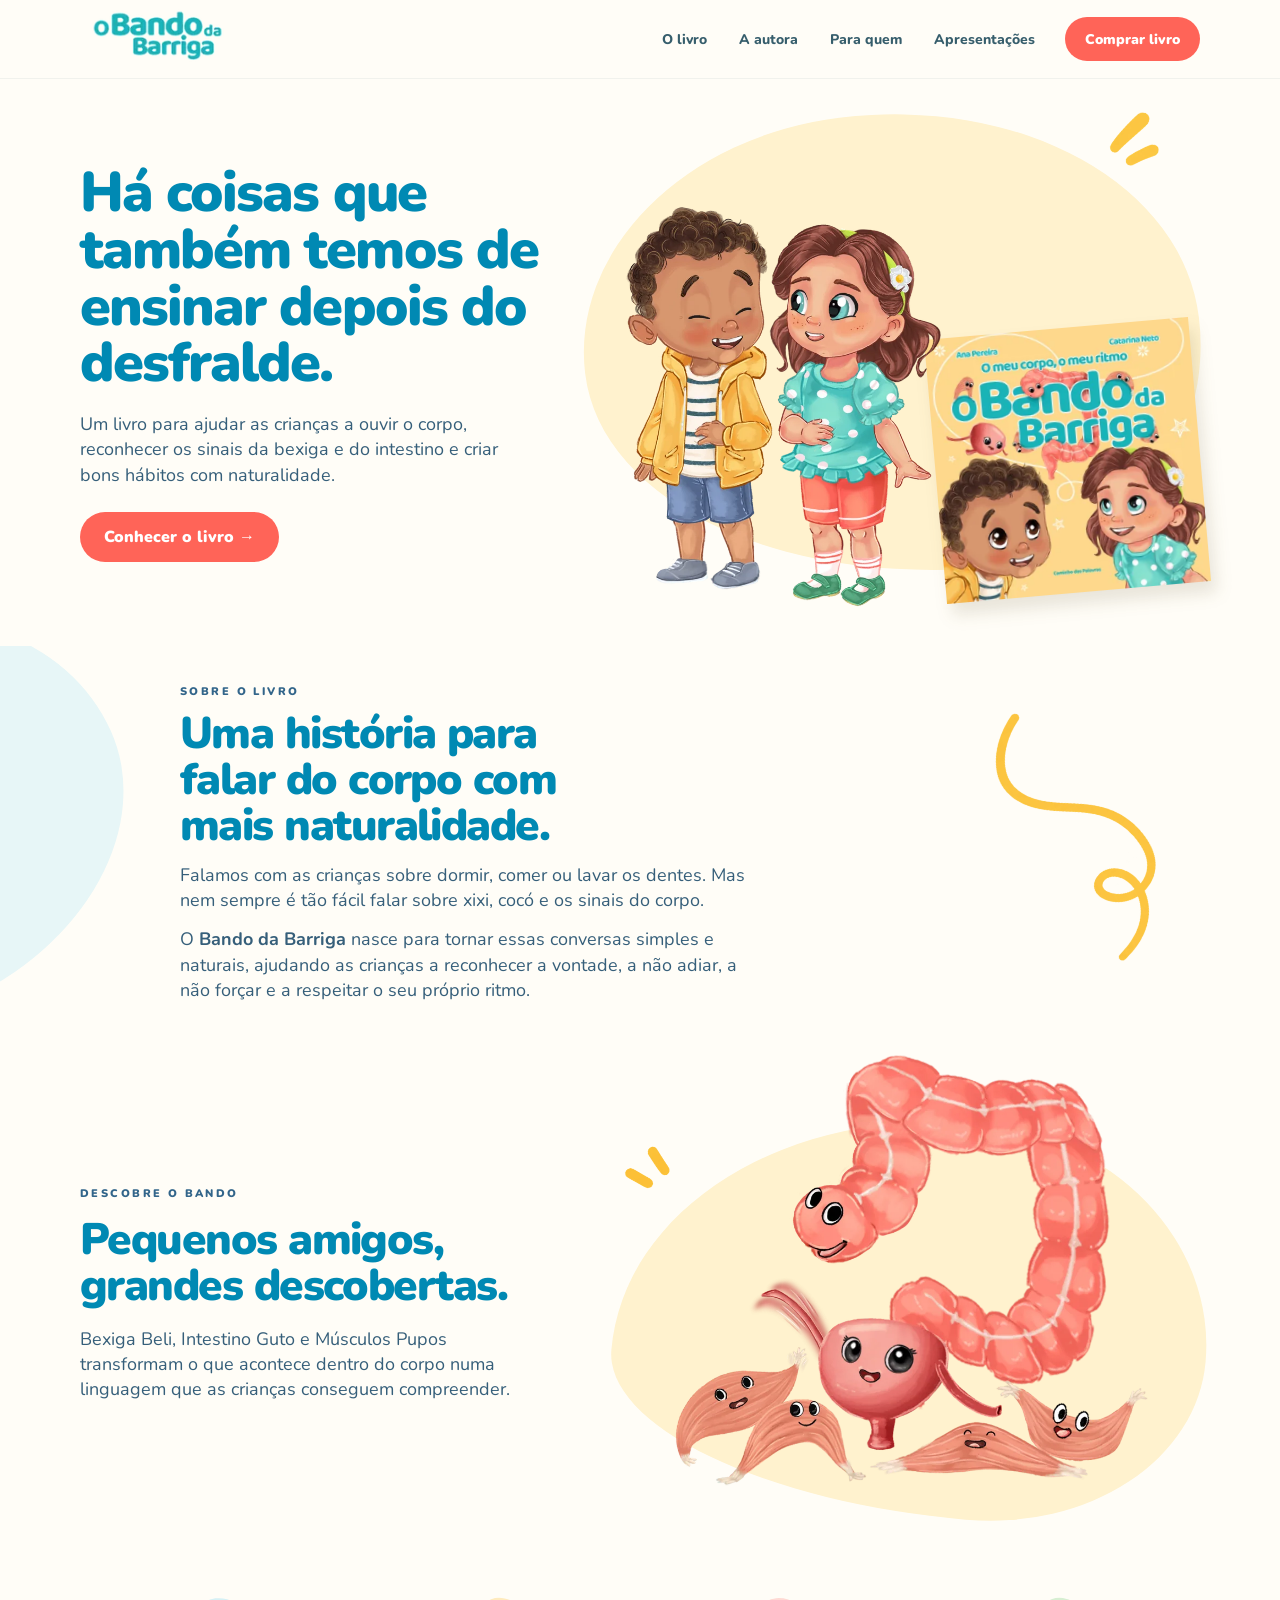
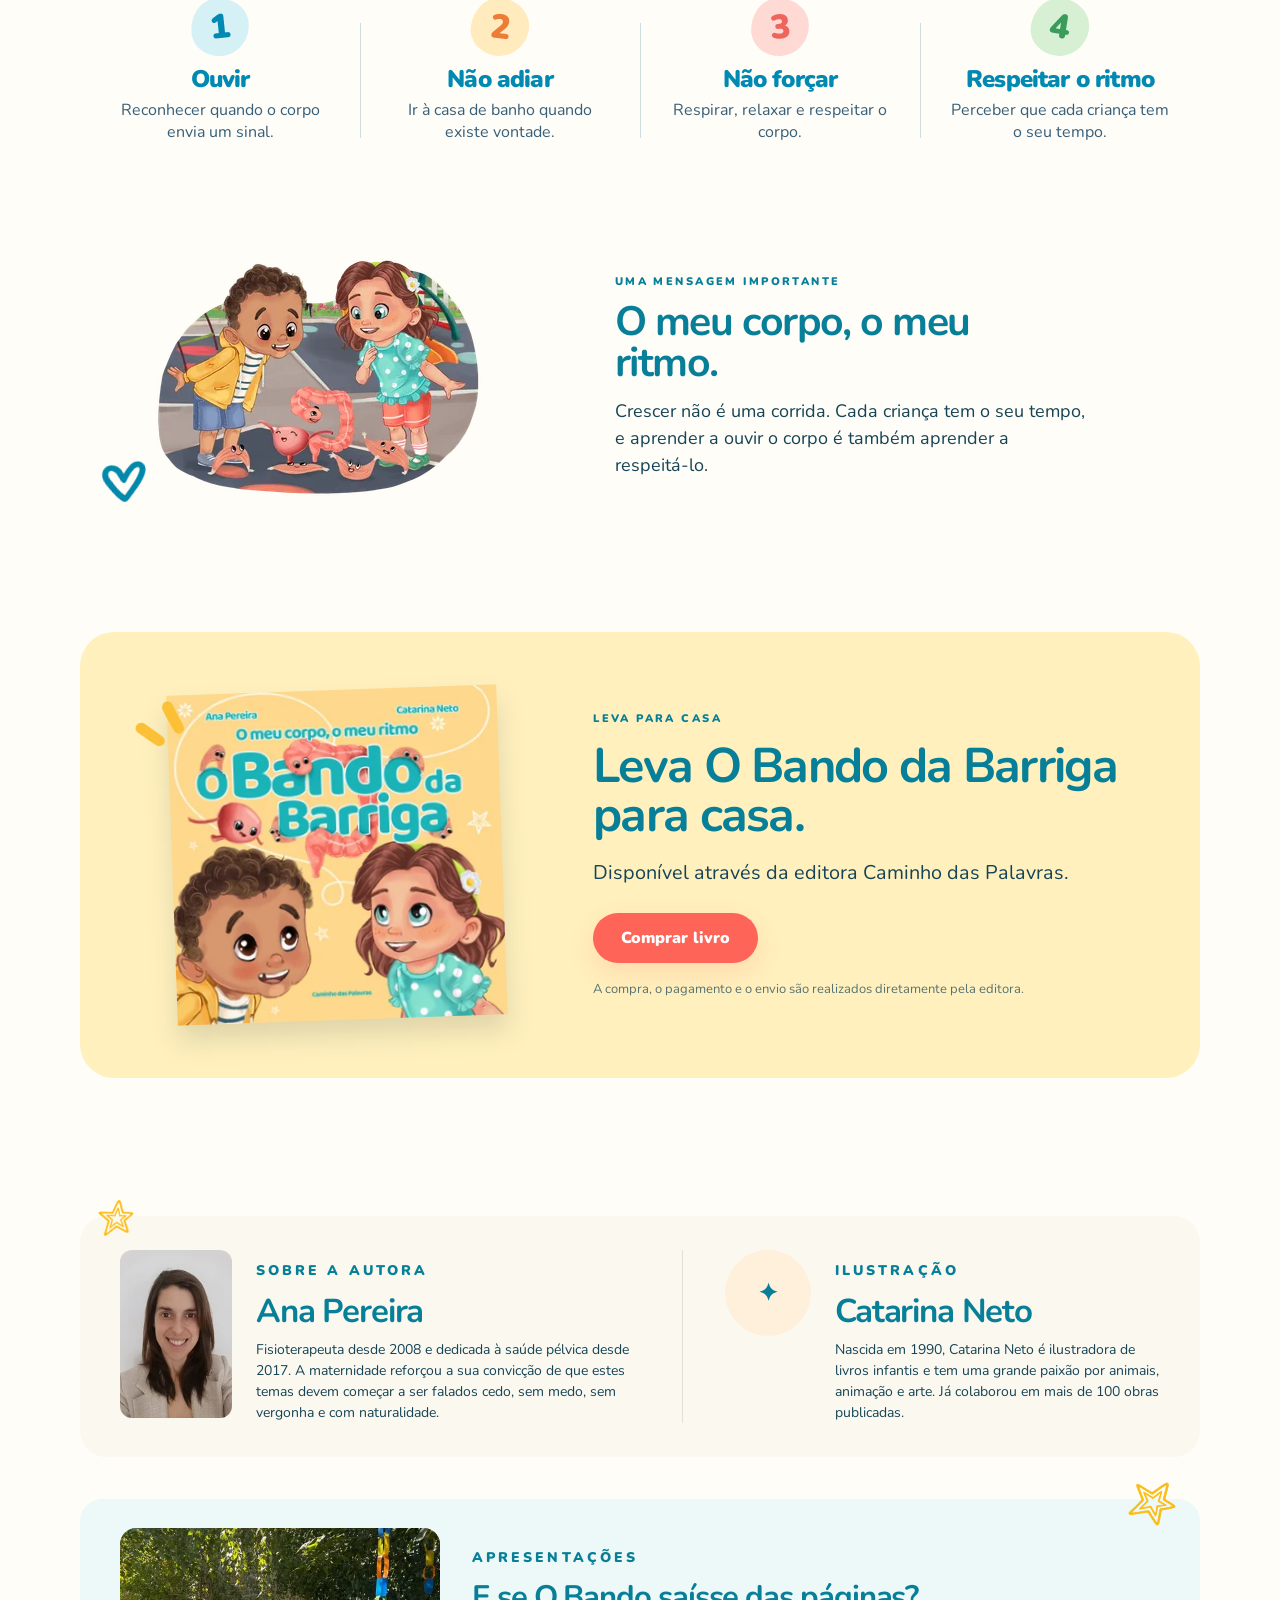
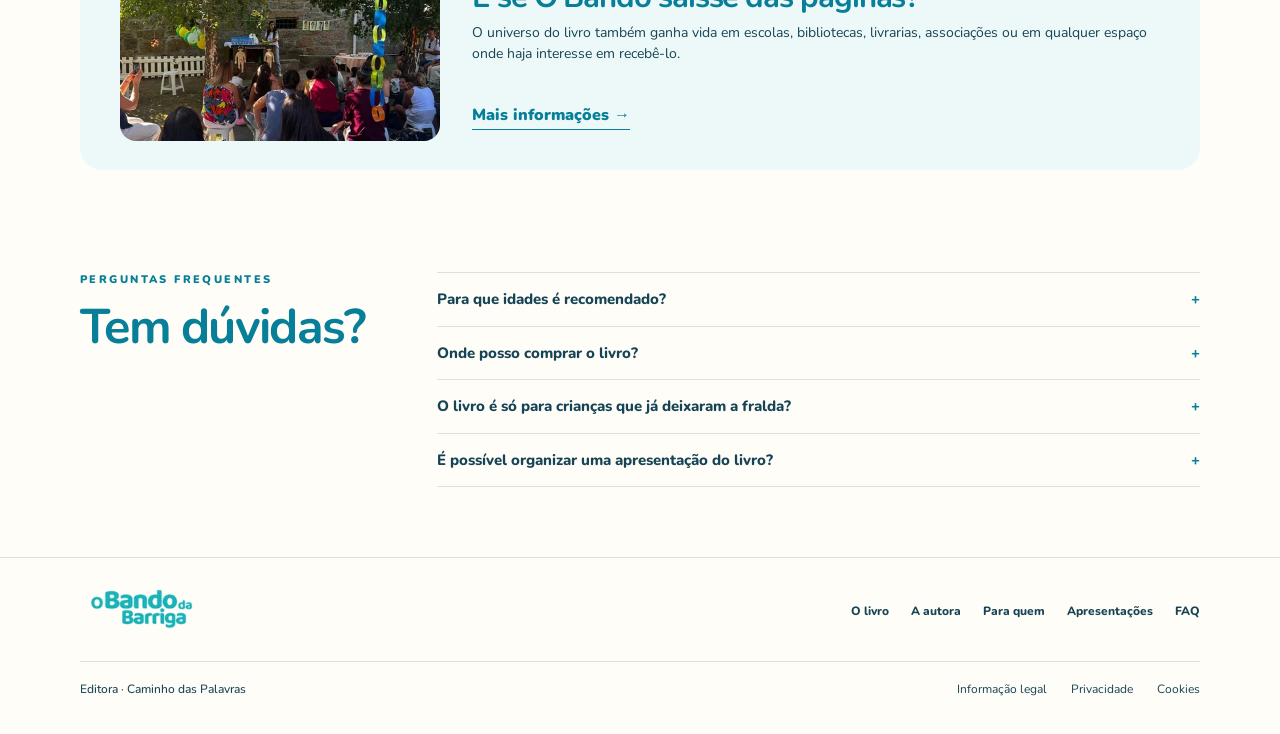
==== index.html @ 8fb596e2 "Melhora responsividade e ajusta link de apresentações" ====
<!doctype html>
<html lang="pt-PT">
<head>
  <meta charset="utf-8">
  <meta name="viewport" content="width=device-width,initial-scale=1">
  <meta name="description" content="O Bando da Barriga — um livro infantil de Ana Pereira, com ilustração de Catarina Neto, para ajudar as crianças a ouvir o corpo e a criar bons hábitos desde cedo.">
  <title>O Bando da Barriga</title>
  <link rel="preload" href="assets/nunito-latin.woff2" as="font" type="font/woff2" crossorigin>
  <link rel="stylesheet" href="styles.css?v=2">
  <link rel="stylesheet" href="home-refinements.css?v=6">
</head>
<body>
<a class="skip-link" href="#top">Saltar para o conteúdo</a>
<header class="site-header">
  <div class="wrap header-inner">
    <a class="brand" href="#top" aria-label="O Bando da Barriga">
      <img src="assets/logo-180.webp" srcset="assets/logo-180.webp 180w, assets/logo-360.webp 360w" sizes="164px" alt="O Bando da Barriga" width="2913" height="1135" decoding="async" loading="eager">
    </a>
    <nav class="desktop-nav" aria-label="Navegação principal">
      <a href="#livro">O livro</a>
      <a href="#autora">A autora</a>
      <a href="#para-quem">Para quem</a>
      <a href="apresentacoes.html">Apresentações</a>
    </nav>
    <a class="button header-purchase" href="https://www.caminhodaspalavras.com/product-page/o-meu-corpo-o-meu-ritmo-o-bando-da-barriga" target="_blank" rel="noopener">Comprar livro</a>
    <button class="menu-toggle" type="button" aria-controls="mobile-nav" aria-label="Abrir menu" aria-expanded="false">☰</button>
  </div>
  <div class="mobile-nav" id="mobile-nav" hidden>
    <a href="#livro">O livro</a>
    <a href="#autora">A autora</a>
    <a href="#para-quem">Para quem</a>
    <a href="apresentacoes.html">Apresentações</a>
  </div>
</header>

<main id="top" tabindex="-1">
  <section class="hero section-space">
    <div class="wrap hero-grid">
      <div class="hero-copy">
        <h1>Há coisas que também temos de ensinar depois do desfralde.</h1>
        <p class="lead">Um livro para ajudar as crianças a ouvir o corpo, reconhecer os sinais da bexiga e do intestino e criar bons hábitos com naturalidade.</p>
        <div class="actions">
          <a class="button" href="#livro">Conhecer o livro →</a>
        </div>
      </div>
      <div class="hero-art">
        <div class="soft-shape" aria-hidden="true"></div>
        <img class="hero-children" src="assets/children-360.webp" srcset="assets/children-360.webp 360w, assets/children-720.webp 720w" sizes="(max-width: 760px) 62vw, 370px" alt="Duas crianças ilustradas do universo de O Bando da Barriga" width="1466" height="1622" decoding="async" loading="eager" fetchpriority="high">
        <img class="hero-book" src="assets/cover-360.webp" srcset="assets/cover-360.webp 360w, assets/cover-720.webp 720w" sizes="(max-width: 760px) 43vw, 260px" alt="Capa do livro O Bando da Barriga" width="2048" height="2048" decoding="async" loading="eager">
      </div>
    </div>
  </section>

  <section id="livro" class="section-space intro">
    <div class="wrap narrow-left">
      <p class="eyebrow">Sobre o livro</p>
      <h2>Uma história para falar do corpo com mais naturalidade.</h2>
      <p class="body-large">Falamos com as crianças sobre dormir, comer ou lavar os dentes. Mas nem sempre é tão fácil falar sobre xixi, cocó e os sinais do corpo.</p>
      <p>O <strong>Bando da Barriga</strong> nasce para tornar essas conversas simples e naturais, ajudando as crianças a reconhecer a vontade, a não adiar, a não forçar e a respeitar o seu próprio ritmo.</p>
    </div>
  </section>

  <section class="section-space bando-section">
    <div class="wrap two-col align-center">
      <div>
        <p class="eyebrow">Descobre o Bando</p>
        <h2>Pequenos amigos, grandes descobertas.</h2>
        <p class="body-large">Bexiga Beli, Intestino Guto e Músculos Pupos transformam o que acontece dentro do corpo numa linguagem que as crianças conseguem compreender.</p>
      </div>
      <div class="art-panel">
        <img src="assets/bando-4-480.webp" srcset="assets/bando-4-480.webp 480w, assets/bando-4-960.webp 960w" sizes="(max-width: 760px) 85vw, 500px" alt="Bexiga Beli, Intestino Guto e Músculos Pupos" width="1303" height="1205" decoding="async" loading="lazy">
      </div>
    </div>
  </section>

  <section id="para-quem" class="section-space learning">
    <div class="wrap">
      <p class="eyebrow centered"></p>
      <div class="learning-grid">
        <article><span>1</span><h3>Ouvir</h3><p>Reconhecer quando o corpo envia um sinal.</p></article>
        <article><span>2</span><h3>Não adiar</h3><p>Ir à casa de banho quando existe vontade.</p></article>
        <article><span>3</span><h3>Não forçar</h3><p>Respirar, relaxar e respeitar o corpo.</p></article>
        <article><span>4</span><h3>Respeitar o ritmo</h3><p>Perceber que cada criança tem o seu tempo.</p></article>
      </div>
    </div>
  </section>

  <section class="section-space rhythm">
    <div class="wrap two-col align-center">
      <div class="rhythm-art">
        <img src="assets/grupo-1-360.webp" srcset="assets/grupo-1-360.webp 360w, assets/grupo-1-720.webp 720w" sizes="(max-width: 760px) 290px, 360px" alt="As crianças e os amigos do Bando da Barriga juntos no recreio" width="1120" height="857" decoding="async" loading="lazy">
      </div>
      <div class="rhythm-copy">
        <p class="eyebrow">Uma mensagem importante</p>
        <h2>O meu corpo, o meu ritmo.</h2>
        <p class="body-large">Crescer não é uma corrida. Cada criança tem o seu tempo, e aprender a ouvir o corpo é também aprender a respeitá-lo.</p>
      </div>
    </div>
  </section>

  <section class="section-space purchase">
    <div class="wrap purchase-grid">
      <div class="purchase-art">
        <img src="assets/cover-360.webp" srcset="assets/cover-360.webp 360w, assets/cover-720.webp 720w" sizes="(max-width: 760px) 70vw, 330px" alt="Capa do livro O Bando da Barriga" width="2048" height="2048" decoding="async" loading="lazy">
      </div>
      <div class="purchase-copy">
        <p class="eyebrow">Leva para casa</p>
        <h2>Leva O Bando da Barriga para casa.</h2>
        <p class="body-large">Disponível através da editora Caminho das Palavras.</p>
        <a class="button" href="https://www.caminhodaspalavras.com/product-page/o-meu-corpo-o-meu-ritmo-o-bando-da-barriga" target="_blank" rel="noopener">Comprar livro</a>
        <p class="micro">A compra, o pagamento e o envio são realizados diretamente pela editora.</p>
      </div>
    </div>
  </section>

  <section id="autora" class="section-space credits">
    <div class="wrap credits-grid">
      <article class="credit-block">
        <img class="author-photo" src="assets/ana-pereira-160.webp" srcset="assets/ana-pereira-160.webp 160w, assets/ana-pereira-320.webp 307w" sizes="120px" alt="Ana Pereira, autora de O Bando da Barriga" width="307" height="459" decoding="async" loading="lazy">
        <div>
          <p class="eyebrow">Sobre a autora</p>
          <h2>Ana Pereira</h2>
          <p>Fisioterapeuta desde 2008 e dedicada à saúde pélvica desde 2017. A maternidade reforçou a sua convicção de que estes temas devem começar a ser falados cedo, sem medo, sem vergonha e com naturalidade.</p>
        </div>
      </article>
      <article class="credit-block illustrator">
        <div class="brush" aria-hidden="true">✦</div>
        <div>
          <p class="eyebrow">Ilustração</p>
          <h2>Catarina Neto</h2>
          <p>Nascida em 1990, Catarina Neto é ilustradora de livros infantis e tem uma grande paixão por animais, animação e arte. Já colaborou em mais de 100 obras publicadas.</p>
        </div>
      </article>
    </div>
  </section>

  <section id="escolas" class="schools">
    <div class="wrap schools-inner">
      <img class="schools-image" src="assets/apresentacao-480.webp" srcset="assets/apresentacao-480.webp 480w, assets/apresentacao-960.webp 960w" sizes="(max-width: 620px) calc(100vw - 78px), (max-width: 1000px) 240px, 320px" alt="Apresentação de O Bando da Barriga ao ar livre, com crianças e famílias" width="1200" height="800" decoding="async" loading="lazy">
      <div>
        <p class="eyebrow">Apresentações</p>
        <h2>E se O Bando saísse das páginas?</h2>
        <p>O universo do livro também ganha vida em escolas, bibliotecas, livrarias, associações ou em qualquer espaço onde haja interesse em recebê-lo.</p>
      </div>
      <a class="text-link strong" href="apresentacoes.html">Mais informações →</a>
    </div>
  </section>

  <section id="faq" class="section-space faq">
    <div class="wrap faq-grid">
      <div>
        <p class="eyebrow">Perguntas frequentes</p>
        <h2>Tem dúvidas?</h2>
      </div>
      <div class="accordion">
        <details><summary>Para que idades é recomendado?</summary><p>O livro é recomendado para crianças dos 3 aos 7 anos de idade.</p></details>
        <details><summary>Onde posso comprar o livro?</summary><p>Pode comprar o livro diretamente no site da editora Caminho das Palavras. <a class="text-link" href="https://www.caminhodaspalavras.com/product-page/o-meu-corpo-o-meu-ritmo-o-bando-da-barriga" target="_blank" rel="noopener">Comprar livro ↗</a></p></details>
        <details><summary>O livro é só para crianças que já deixaram a fralda?</summary><p>Não. Embora o foco sejam os hábitos depois do desfralde, o livro também pode acompanhar essa descoberta, ajudando as crianças a conhecer os sinais do corpo. A leitura em família permite conversar sobre estes temas ao ritmo de cada criança, sem pressas nem pressão.</p></details>
        <details><summary>É possível organizar uma apresentação do livro?</summary><p>Sim! As apresentações podem acontecer em escolas, bibliotecas, livrarias, associações ou noutros espaços onde haja interesse em receber O Bando da Barriga. <a class="text-link" href="mailto:anagmr86@gmail.com?subject=Apresenta%C3%A7%C3%A3o%20de%20O%20Bando%20da%20Barriga">Fale connosco para combinar uma apresentação →</a></p></details>
      </div>
    </div>
  </section>
</main>

<footer class="footer">
  <div class="wrap footer-inner">
    <a class="brand" href="#top" aria-label="O Bando da Barriga"><img src="assets/logo-180.webp" srcset="assets/logo-180.webp 180w, assets/logo-360.webp 360w" sizes="164px" alt="O Bando da Barriga" width="2913" height="1135" decoding="async" loading="eager"></a>
    <div class="footer-links">
      <a href="#livro">O livro</a>
      <a href="#autora">A autora</a>
      <a href="#para-quem">Para quem</a>
      <a href="apresentacoes.html">Apresentações</a>
      <a href="#faq">FAQ</a>
    </div>
  </div>
  <div class="wrap footer-bottom">
  <p class="publisher">Editora · Caminho das Palavras</p>
  <nav class="legal-links" aria-label="Informação legal">
    <a href="legal.html">Informação legal</a>
    <a href="legal.html#privacidade">Privacidade</a>
    <a href="legal.html#cookies">Cookies</a>
  </nav>
  </div>
</footer>
<script src="script.js?v=2" defer></script>
</body>
</html>
---- styles.css ----
@font-face{font-family:"Nunito";font-style:normal;font-weight:400 900;font-display:swap;src:url("assets/nunito-latin.woff2") format("woff2")}
:root{
  --paper:#fffdf7;--ink:#164456;--blue:#129db2;--blue-dark:#087f98;
  --coral:#ff6458;--yellow:#ffd77b;--pale:#eef9f9;--line:#e7dfd1;--max:1120px;
}
*{box-sizing:border-box} html{scroll-behavior:smooth} [hidden]{display:none!important}
body{margin:0;font-family:"Nunito",Arial,sans-serif;background:var(--paper);color:var(--ink);line-height:1.5;-webkit-font-smoothing:antialiased}
img{max-width:100%;display:block} a{color:inherit;text-decoration:none}
.wrap{width:min(calc(100% - 56px),var(--max));margin-inline:auto}
.site-header{position:sticky;top:0;z-index:50;background:rgba(255,253,247,.95);backdrop-filter:blur(12px);border-bottom:1px solid rgba(22,68,86,.06)}
.header-inner{height:78px;display:flex;align-items:center;gap:30px}.brand{display:inline-grid;grid-template-columns:auto auto;grid-template-rows:auto auto;column-gap:3px;color:var(--blue-dark);font-weight:900;font-size:23px;line-height:.82;letter-spacing:-1px;min-width:130px}.brand-o{grid-row:1/3;font-size:15px}.brand small{font-size:9px;justify-self:end}.desktop-nav{display:flex;gap:32px;margin-left:auto;font-size:14px;font-weight:800}.desktop-nav a{opacity:.86}.desktop-nav a:hover{color:var(--blue-dark);opacity:1}
.button{display:inline-flex;align-items:center;justify-content:center;min-height:50px;padding:0 28px;border-radius:999px;background:var(--coral);color:#fff;font-weight:900;box-shadow:0 10px 26px rgba(255,100,88,.16);transition:.2s}.button:hover{transform:translateY(-2px)}.button-small{min-height:44px;padding:0 22px;font-size:14px}.text-link{font-weight:900;color:var(--blue-dark);border-bottom:1px solid currentColor;padding-bottom:2px}.menu-toggle{display:none;margin-left:auto;border:0;background:none;color:var(--ink);font-size:25px}.mobile-nav{padding:16px 28px 24px;display:grid;gap:14px;border-top:1px solid var(--line);font-weight:800}
.eyebrow{margin:0 0 14px;text-transform:uppercase;letter-spacing:.22em;font-size:11px;font-weight:900;color:var(--blue-dark)}
h1,h2,h3{margin:0;line-height:1.02;letter-spacing:-.035em;color:var(--blue-dark)}h1{font-size:clamp(48px,5.15vw,70px);max-width:610px}h2{font-size:clamp(36px,3.8vw,52px)}h3{font-size:24px}p{margin:17px 0 0;font-size:16px}.lead,.body-large{font-size:clamp(18px,1.55vw,21px);max-width:670px}.actions{display:flex;align-items:center;gap:26px;flex-wrap:wrap;margin-top:30px}
.section-space{padding:88px 0}
/* hero */
.hero{padding:56px 0 70px}.hero-grid{display:grid;grid-template-columns:.95fr 1.05fr;gap:45px;align-items:center;min-height:585px}.hero-copy{align-self:center}.hero-art{position:relative;min-height:500px}.soft-shape{position:absolute;inset:4% 2% 3% 8%;background:#fff2c6;border-radius:47% 53% 50% 50% / 52% 44% 56% 48%}.hero-children{position:absolute;width:55%;left:4%;bottom:3%;z-index:2}.hero-book{position:absolute;width:39%;right:1%;bottom:6%;z-index:3;filter:drop-shadow(0 18px 14px rgba(38,48,54,.15));transform:rotate(2deg)}
/* intro */
.intro{padding:92px 0 102px;position:relative;overflow:hidden}.narrow-left{width:min(calc(100% - 56px),760px);margin-left:max(28px,calc((100vw - var(--max))/2 + 70px));margin-right:auto}.narrow-left h2{max-width:650px}.narrow-left p{max-width:680px}.intro:after{content:"";position:absolute;width:330px;height:330px;border:3px solid rgba(244,190,64,.35);border-left-color:transparent;border-bottom-color:transparent;border-radius:50%;right:8%;top:24%;transform:rotate(35deg)}
/* bando */
.bando-section{padding:88px 0 94px;background:linear-gradient(180deg,#fffdf7,#fffaf1)}.two-col{display:grid;grid-template-columns:.88fr 1.12fr;gap:78px;align-items:center}.art-panel{display:flex;align-items:center;justify-content:center;min-height:420px;background:#fff3d1;border-radius:48% 52% 46% 54% / 50% 47% 53% 50%;padding:36px}.art-panel img{width:min(100%,530px)}
/* learning */
.learning{padding:78px 0 96px}.centered{text-align:left}.learning-grid{display:grid;grid-template-columns:repeat(4,1fr);margin-top:42px}.learning-grid article{padding:6px 28px 0;border-right:1px solid var(--line)}.learning-grid article:first-child{padding-left:0}.learning-grid article:last-child{padding-right:0;border-right:0}.learning-grid span{width:46px;height:46px;border-radius:50%;display:grid;place-items:center;font-weight:900;background:#dff4f5;color:var(--blue-dark);margin-bottom:17px}.learning-grid article:nth-child(2) span{background:#fff0c8;color:#d88600}.learning-grid article:nth-child(3) span{background:#ffe1dc;color:#d84f44}.learning-grid article:nth-child(4) span{background:#e6f2df;color:#60944f}.learning-grid p{font-size:14px;margin-top:8px}
/* rhythm */
.rhythm{padding:72px 0;background:linear-gradient(90deg,#edfafa 0 48%,#fffdf7 48% 100%)}.rhythm .two-col{grid-template-columns:1fr 1fr;gap:70px}.rhythm-art{min-height:360px;display:flex;align-items:center;justify-content:center;position:relative}.rhythm-art:before{content:"";position:absolute;width:520px;height:300px;max-width:95%;background:#dff5f5;border-radius:45% 55% 51% 49% / 55% 45% 55% 45%}.rhythm-art img{width:min(75%,370px);position:relative;z-index:2}.rhythm-copy{padding-right:55px}.rhythm-copy h2{max-width:490px}
/* purchase */
.purchase{padding:86px 0 94px}.purchase-grid{display:grid;grid-template-columns:.82fr 1.18fr;gap:70px;align-items:center;background:#fff0bd;border-radius:34px;padding:58px 70px}.purchase-art img{width:min(100%,330px);margin:auto;filter:drop-shadow(0 16px 13px rgba(38,48,54,.14));transform:rotate(-2deg)}.purchase-copy h2{max-width:560px}.purchase-copy .button{margin-top:25px}.micro{font-size:13px;opacity:.72;max-width:520px}
/* credits */
.credits{padding:44px 0 42px}.credits-grid{display:grid;grid-template-columns:1fr 1fr;gap:0;background:#fbf8ef;border-radius:26px;padding:34px 40px}.credit-block{display:grid;grid-template-columns:auto 1fr;gap:24px;align-items:start}.credit-block + .credit-block{border-left:1px solid var(--line);padding-left:42px;margin-left:42px}.avatar-placeholder,.brush{width:86px;height:86px;border-radius:50%;display:grid;place-items:center;background:#edf4f4;color:var(--blue-dark);font-weight:900;font-size:20px}.brush{background:#fff0dc;font-size:24px}.credit-block h2{font-size:33px}.credit-block p{font-size:14px;margin-top:10px}
/* schools */
.schools{padding:0 0 46px}.schools-inner{background:#edf9f8;border-radius:22px;padding:29px 40px;display:flex;align-items:center;justify-content:space-between;gap:34px}.schools-inner h2{font-size:31px}.schools-inner p{font-size:14px;max-width:700px;margin-top:8px}.strong{white-space:nowrap}
/* faq */
.faq{padding:56px 0 70px}.faq-grid{display:grid;grid-template-columns:.55fr 1.45fr;gap:68px}.accordion details{border-top:1px solid var(--line);padding:15px 0}.accordion details:last-child{border-bottom:1px solid var(--line)}.accordion summary{cursor:pointer;list-style:none;font-weight:800;font-size:15px;display:flex;justify-content:space-between}.accordion summary:after{content:"+";color:var(--blue-dark)}.accordion details[open] summary:after{content:"−"}.accordion details p{font-size:14px;max-width:700px}
.footer{border-top:1px solid var(--line);padding:28px 0 36px}.footer-inner{display:flex;align-items:center;gap:35px}.footer-links{display:flex;gap:22px;font-size:12px;font-weight:800;margin-left:auto}.publisher{font-size:12px;font-weight:900;color:var(--blue-dark)}
@media(max-width:900px){.desktop-nav,.header-inner>.button-small{display:none}.menu-toggle{display:block}.header-inner{height:68px}.hero-grid,.two-col,.purchase-grid,.credits-grid,.faq-grid{grid-template-columns:1fr}.hero{padding-top:38px}.hero-grid{min-height:0}.hero-art{min-height:420px}.hero-children{width:58%;left:2%}.hero-book{width:42%;right:0}.narrow-left{width:min(calc(100% - 48px),760px);margin-inline:auto}.intro:after{display:none}.learning-grid{grid-template-columns:1fr 1fr;row-gap:38px}.learning-grid article:nth-child(2){border-right:0}.learning-grid article:nth-child(3){padding-left:0}.rhythm{background:#edfafa}.rhythm-copy{padding:0}.purchase-grid{padding:48px 32px;gap:38px}.credits-grid{padding:28px}.credit-block + .credit-block{border-left:0;border-top:1px solid var(--line);padding-left:0;margin-left:0;padding-top:32px;margin-top:32px}.schools-inner{align-items:flex-start;flex-direction:column}.footer-inner{flex-wrap:wrap}.footer-links{order:3;width:100%;margin-left:0}}
@media(max-width:620px){.wrap{width:min(calc(100% - 30px),var(--max))}.section-space{padding:70px 0}.hero{padding:24px 0 50px}h1{font-size:45px}h2{font-size:36px}.lead,.body-large{font-size:18px}.hero-art{min-height:340px}.hero-children{width:63%}.hero-book{width:45%}.learning-grid{grid-template-columns:1fr}.learning-grid article,.learning-grid article:first-child,.learning-grid article:nth-child(3){padding:0 0 24px;border-right:0;border-bottom:1px solid var(--line)}.learning-grid article:last-child{border-bottom:0}.purchase-grid{padding:38px 22px;border-radius:24px}.credit-block{grid-template-columns:1fr}.schools-inner{padding:30px 24px}.footer-links{display:grid;grid-template-columns:1fr 1fr}}
---- home-refinements.css ----
/* Section refinements and responsive adjustments. */
.hero,.intro,.bando-section,.learning{
  --blue-dark:#0089b3;
  --ink:#365f7a;
  color:var(--ink);
}
.hero h1,.intro h2,.bando-section h2,.learning h3{font-weight:900}
.hero .eyebrow,.intro .eyebrow,.bando-section .eyebrow,.learning .eyebrow{color:#32658a}
.hero{padding:34px 0 28px}
.hero-grid{grid-template-columns:.88fr 1.12fr;gap:20px;min-height:460px}
.hero-copy{position:relative;z-index:2;padding:8px 0 12px}
.hero h1{font-size:clamp(40px,4.35vw,58px);line-height:1.02;max-width:510px}
.hero .lead{font-size:18px;line-height:1.4;max-width:430px;margin-top:20px}
.hero .actions{gap:24px;margin-top:24px}
.hero .button{padding-inline:24px;box-shadow:none}
.hero-art{min-height:0;aspect-ratio:1.22;isolation:isolate}
.hero .soft-shape{inset:0 0 8% 0;background:#fff2ce;border-radius:46% 54% 35% 65% / 48% 52% 48% 52%;transform:rotate(-7deg);z-index:-1}
.hero-children{width:62%;left:0;bottom:0;z-index:2}
.hero-book{width:43%;right:0;bottom:5%;transform:rotate(-5deg);filter:drop-shadow(5px 12px 8px rgba(83,66,25,.13));z-index:1}
/* Small hand-drawn-style rays, built with CSS, not new illustration assets. */
.hero-art:before,.hero-art:after,.bando-section .art-panel:after{content:"";position:absolute;width:6px;height:34px;border-radius:8px;background:#ffba22;pointer-events:none}
.hero-art:before{right:10%;top:1%;transform:rotate(24deg)}
.hero-art:after{right:5%;top:7%;height:29px;transform:rotate(58deg)}
.intro{padding:38px 0 52px;isolation:isolate;overflow:hidden;scroll-margin-top:95px}
.intro .narrow-left{width:min(calc(100% - 56px),590px);margin-left:max(28px,calc((100% - var(--max))/2 + 100px))}
.intro h2{max-width:460px;font-size:clamp(34px,3.45vw,46px);line-height:1.04}
.intro p{max-width:570px;font-size:18px;line-height:1.4;margin-top:14px}
.intro .eyebrow{font-size:11px;margin:0 0 12px}
.intro:before{content:"";position:absolute;z-index:-1;width:360px;height:380px;left:-235px;top:-35px;background:#e7f6f7;border-radius:40% 60% 68% 32% / 44% 51% 49% 56%;transform:rotate(-24deg)}
.intro:after{width:280px;height:170px;right:max(30px,calc((100% - var(--max))/2));top:100px;border:1.5px solid #ffc14b;border-top-color:transparent;border-right-color:transparent;border-radius:50%;transform:rotate(-27deg);z-index:-1}
.bando-section{padding:20px 0 30px;background:none}
.bando-section .two-col{grid-template-columns:.92fr 1.08fr;gap:64px}
.bando-section h2{font-size:clamp(34px,3.45vw,46px);max-width:440px;line-height:1.05}
.bando-section .body-large{max-width:430px;font-size:18px;line-height:1.4}
.bando-section .art-panel{position:relative;isolation:isolate;min-height:0;padding:0 24px 0 18px;background:none;border-radius:0;transform:rotate(-3deg);margin-top:-50px}
.bando-section .art-panel:before{content:"";position:absolute;inset:19% -1% 0 -3%;background:#fff2ce;border-radius:58% 42% 38% 62% / 65% 55% 45% 35%;z-index:-1;transform:rotate(8deg)}
.bando-section .art-panel:after{left:4%;top:26%;height:30px;transform:rotate(-29deg)}
.bando-section .art-panel img{width:100%;height:auto;transform:rotate(3deg)}
.learning{padding:32px 0 64px;scroll-margin-top:95px}
.learning .eyebrow{margin-bottom:0}
.learning-grid{margin-top:22px;gap:0}
.learning-grid article,.learning-grid article:first-child,.learning-grid article:last-child{position:relative;text-align:center;border:0;padding:0 24px}
.learning-grid article + article:before{content:"";position:absolute;left:0;top:25px;bottom:5px;width:1px;background:#cedde0}
.learning-grid span{width:58px;height:58px;margin:0 auto 10px;font-size:34px;background:#d6f1f5;color:#0089b3;line-height:1;border-radius:47% 53% 51% 49% / 56% 47% 53% 44%;transform:rotate(-6deg)}
.learning-grid article:nth-child(2) span{background:#ffebbe;color:#ed7c37;transform:rotate(7deg)}
.learning-grid article:nth-child(3) span{background:#ffdad4;color:#ed655c;transform:rotate(-4deg)}
.learning-grid article:nth-child(4) span{background:#d7efd2;color:#399c5b;transform:rotate(9deg)}
.learning h3{font-size:24px;line-height:1.1}
.learning-grid p{font-size:16px;line-height:1.35;margin:8px auto 0;max-width:220px}
@media (max-width:1050px) and (min-width:761px){
  .hero h1{font-size:44px}.hero .actions{gap:16px}.hero .button{padding-inline:18px}
  .intro .narrow-left{margin-left:9%;width:58%}.intro:after{right:-100px}
  .bando-section .two-col{gap:30px}.learning-grid article{padding-inline:16px}
  .learning h3{font-size:21px}
}
@media (max-width:760px){
  .hero{padding:30px 0 12px}.hero-grid{grid-template-columns:1fr;gap:24px;min-height:0}
  .hero-copy{max-width:570px}.hero h1{font-size:clamp(37px,7.2vw,52px);max-width:560px}
  .hero .lead{max-width:510px}.hero-art{width:min(100%,540px);justify-self:center;aspect-ratio:1.3}
  .intro{padding:44px 0 32px}.intro .narrow-left{width:calc(100% - 56px);margin-inline:auto}
  .intro h2{max-width:480px}.intro p{max-width:560px}.intro:before{left:-305px;top:10px}.intro:after{display:none}
  .bando-section{padding:36px 0 20px}.bando-section .two-col{grid-template-columns:1fr;gap:28px}
  .bando-section h2{max-width:430px}.bando-section .body-large{max-width:510px}
  .bando-section .art-panel{width:min(90%,460px);justify-self:end;margin-top:0;padding-inline:16px}
  .learning{padding:32px 0 48px}.learning-grid{grid-template-columns:1fr 1fr;row-gap:30px}
  .learning-grid article:nth-child(3):before{display:none}
  .learning .learning-grid article{padding:0 18px;border:0}
  .learning h3{font-size:22px}
}
@media (max-width:420px){
  .hero .actions{gap:16px;font-size:14px}.hero .button{padding-inline:18px}
  .hero .lead,.intro p,.bando-section .body-large{font-size:17px}
  .intro .narrow-left{width:calc(100% - 30px)}
  .intro h2,.bando-section h2{font-size:34px}
  .learning .learning-grid article{padding-inline:10px}
  .learning h3{font-size:20px}.learning-grid p{font-size:15px}
  .learning .eyebrow{font-size:10px;letter-spacing:.17em}
}

/* Original logo supplied by the author; preserve its native proportions. */
.site-header .brand{
  display:block;
  width:164px;
  min-width:0;
  flex:0 0 auto;
  line-height:0;
}
.site-header .brand img{display:block;width:100%;height:auto}
@media(max-width:620px){
  .site-header .brand{width:142px}
}

/* A shorter message section, with the original group illustration. */
.rhythm{padding:32px 0;background:var(--paper)}
.rhythm .two-col{grid-template-columns:.9fr 1.1fr;gap:56px}
.rhythm .rhythm-art{min-height:0}
.rhythm .rhythm-art:before{display:none}
.rhythm .rhythm-art img{width:min(100%,360px);height:auto}
.rhythm .rhythm-copy{padding-right:0}
.rhythm .rhythm-copy h2{font-size:clamp(32px,3.2vw,42px);max-width:400px}
.rhythm .rhythm-copy .body-large{font-size:18px;max-width:470px;margin-top:14px}
.rhythm .eyebrow{margin-bottom:10px}
@media(max-width:760px){
  .rhythm{padding:28px 0}
  .rhythm .two-col{grid-template-columns:1fr;gap:20px}
  .rhythm .rhythm-art img{width:min(80%,290px)}
  .rhythm .rhythm-copy{max-width:510px;margin-inline:auto}
}

/* Author portrait, framed without changing the supplied image. */
.author-photo{width:112px;height:auto;border-radius:12px;display:block}

/* Official footer logo and presentation photograph. */
.footer .brand{display:block;width:130px;min-width:0;flex:0 0 auto;line-height:0}
.footer .brand img{width:100%;height:auto}
.schools-inner{display:grid;grid-template-columns:320px minmax(0,1fr);gap:16px 32px}
.schools-image{display:block;width:100%;height:auto;border-radius:16px;grid-row:1 / 3;align-self:center}
.schools-inner>.text-link{grid-column:2;justify-self:start}
@media(max-width:1000px){
  .schools-inner{grid-template-columns:240px minmax(0,1fr);gap:18px 24px}
  .schools-image{width:100%;grid-row:1 / 3;align-self:center}
  .schools-inner>.text-link{grid-column:2;justify-self:start}
}
@media(max-width:620px){
  .schools-inner{grid-template-columns:1fr;gap:18px}
  .schools-image{width:100%;grid-row:auto;justify-self:center}
  .schools-inner>.text-link{grid-column:1}
  .author-photo{width:120px}
}

/* Footer navigation and legal information. */
.legal-links{display:flex;gap:12px 24px;flex-wrap:wrap;padding-top:24px;font-size:13px}
.legal-links a:hover,.legal-page a{text-decoration:underline;text-underline-offset:3px}
#autora,#escolas,#faq{scroll-margin-top:95px}
.legal-page{max-width:800px;padding-block:56px 72px}
.legal-page h1{font-size:clamp(36px,5vw,52px)}
.legal-page section{margin-top:36px;scroll-margin-top:100px}
.legal-page h2{font-size:28px;line-height:1.2}
.legal-page p{line-height:1.65}
.legal-draft{border-left:3px solid var(--coral);padding-left:18px}

/* Purchase remains visible beside the navigation on every screen size. */
.site-header .header-purchase{min-height:44px;padding:0 20px;font-size:14px;white-space:nowrap;flex:0 0 auto;box-shadow:none}
@media(max-width:1100px) and (min-width:901px){
  .header-inner{gap:18px}.desktop-nav{gap:18px;font-size:13px}
  .site-header .brand{width:140px}
}
@media(max-width:900px){
  .site-header .header-purchase{margin-left:auto}
  .header-inner .menu-toggle{margin-left:0}
}
@media(max-width:620px){
  .header-inner{gap:10px}
  .site-header .brand{width:120px}
  .site-header .header-purchase{min-height:42px;padding:0 14px;font-size:13px}
  .header-inner .menu-toggle{padding:4px}
}
@media(max-width:360px){
  .site-header .brand{width:105px}
  .site-header .header-purchase{padding:0 11px}
}
.accordion details p .text-link{display:inline-block;margin-top:8px}

/* Stable image geometry, keyboard navigation and narrow-screen safeguards. */
img{height:auto}
.hero-grid>*,.two-col>*,.credits-grid>*,.credit-block>*,.schools-inner>*{min-width:0}
.hero,.bando-section{overflow-x:clip}
.skip-link{position:fixed;left:16px;top:8px;z-index:100;padding:12px 18px;background:var(--paper);transform:translateY(-150%)}
.skip-link:focus{transform:none}
a:focus-visible,button:focus-visible,summary:focus-visible{outline:3px solid #087f98;outline-offset:4px}
.menu-toggle{min-width:44px;min-height:44px;cursor:pointer}
.strong{white-space:normal}
@media(max-width:900px){.mobile-nav a{display:block;padding:10px 0}.site-header{backdrop-filter:none;background:var(--paper)}}
@media(min-width:901px){.mobile-nav{display:none}}
@media(prefers-reduced-motion:reduce){html{scroll-behavior:auto}.button{transition:none}.button:hover{transform:none}}

/* Secondary publisher credit below the main footer navigation. */
.footer-bottom{display:flex;align-items:center;justify-content:space-between;gap:16px 32px;flex-wrap:wrap;margin-top:24px;padding-top:18px;border-top:1px solid var(--line)}
.footer-bottom .publisher{margin:0;font-size:12px;font-weight:500;color:var(--ink)}
.footer-bottom .legal-links{padding-top:0;font-size:12px}
@media(max-width:620px){.footer-bottom{align-items:flex-start;flex-direction:column;gap:12px}}

/* Lightweight decorative accents: no extra images or animation. */
.bando-section .art-panel:after{
  box-shadow:18px -11px 0 -1px #ffba22;
}
.rhythm-art:after{
  content:"";position:absolute;pointer-events:none;
  width:100px;height:43px;left:0;bottom:4%;
  border:2px solid #f78b7f;border-top:0;border-right:0;
  border-radius:0 0 0 100%;transform:rotate(-12deg);
}
.purchase-art{position:relative;isolation:isolate}
.purchase-art:before,.purchase-art:after{
  content:"";position:absolute;pointer-events:none;z-index:-1;
}
.purchase-art:before{
  width:5px;height:27px;left:-15px;top:5%;background:#eeaa21;
  border-radius:5px;transform:rotate(-35deg);
  box-shadow:17px -5px 0 -1px #eeaa21;
}
.purchase-art:after{
  width:65px;height:65px;right:-16px;bottom:-12px;
  border:1.5px solid rgba(8,127,152,.28);
  border-left-color:transparent;border-top-color:transparent;
  border-radius:50%;transform:rotate(-15deg);
}
.credits-grid{position:relative;isolation:isolate}
.credits-grid:before{
  content:"";position:absolute;pointer-events:none;
  width:28px;height:8px;border-radius:50%;
  background:#ffd77b;left:18px;top:-10px;transform:rotate(-35deg);
}
.schools-inner{position:relative;isolation:isolate}
.schools-inner:after{
  content:"";position:absolute;pointer-events:none;
  width:74px;height:25px;right:25px;top:-13px;
  border:1.5px solid #f1b947;border-bottom:0;
  border-radius:50% 50% 0 0;transform:rotate(12deg);
}
@media(max-width:760px){
  .rhythm-art:after{width:62px;height:28px;left:7%;bottom:0}
  .purchase-art:before{left:3%;top:3%;height:22px}
  .purchase-art:after{right:2%;width:45px;height:45px}
  .schools-inner:after{width:52px;right:20px}
}

/* Original decorative artwork supplied for the book's visual identity. */
.hero-art:before{width:48px;height:52px;right:7%;top:0;background: url('assets/decor-rays-right.webp') center/contain no-repeat;transform:rotate(-8deg);border-radius:0}
.hero-art:after{display:none}
.bando-section .art-panel:after{width:44px;height:44px;left:0;top:22%;background:url('assets/decor-rays-left.webp') center/contain no-repeat;box-shadow:none;transform:rotate(-12deg);border-radius:0}
.intro:after{width:115px;height:270px;top:50px;right:max(48px,calc((100% - var(--max))/2 + 60px));background:url('assets/decor-ribbon.webp') center/contain no-repeat;border:0;border-radius:0;transform:rotate(-24deg)}
.rhythm-art:after{width:44px;height:44px;left:5%;bottom:4%;background:url('assets/decor-heart.webp') center/contain no-repeat;border:0;border-radius:0;transform:rotate(-14deg)}
.purchase-art:before{width:48px;height:48px;left:-15px;top:3%;background:url('assets/decor-rays-left.webp') center/contain no-repeat;box-shadow:none;border-radius:0;transform:rotate(-10deg);z-index:1}
.purchase-art:after{display:none}
.credits-grid:before{width:34px;height:34px;left:20px;top:-15px;background:url('assets/decor-star.webp') center/contain no-repeat;border-radius:0;transform:rotate(-15deg)}
.schools-inner:after{width:44px;height:44px;right:24px;top:-19px;background:url('assets/decor-star.webp') center/contain no-repeat;border:0;border-radius:0;transform:rotate(14deg)}
@media(max-width:760px){
  .hero-art:before{width:36px;height:40px;right:6%}
  .bando-section .art-panel:after{width:34px;height:34px}
  .intro:after{display:none}
  .rhythm-art:after{width:32px;height:32px;left:6%;bottom:0}
  .purchase-art:before{width:36px;height:36px;left:0;top:0}
  .schools-inner:after{width:34px;height:34px;right:20px;top:-15px}
}
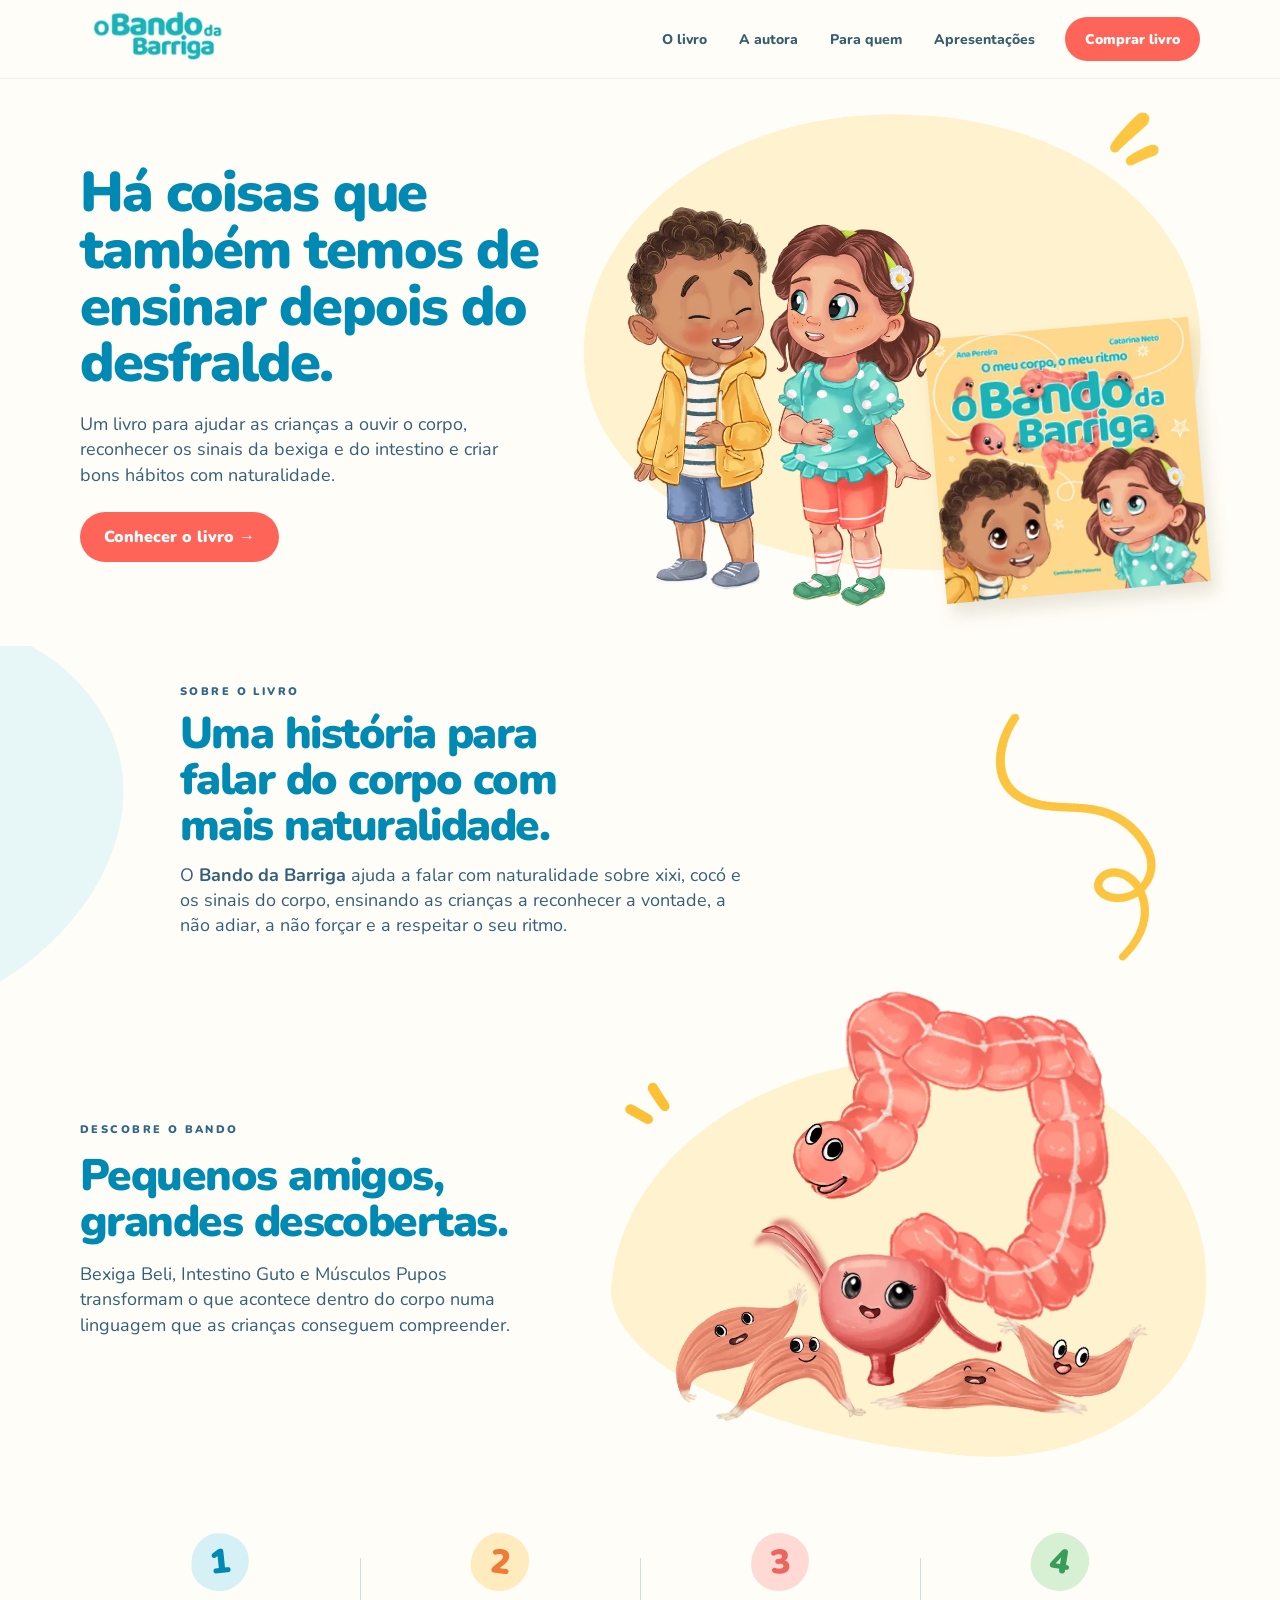
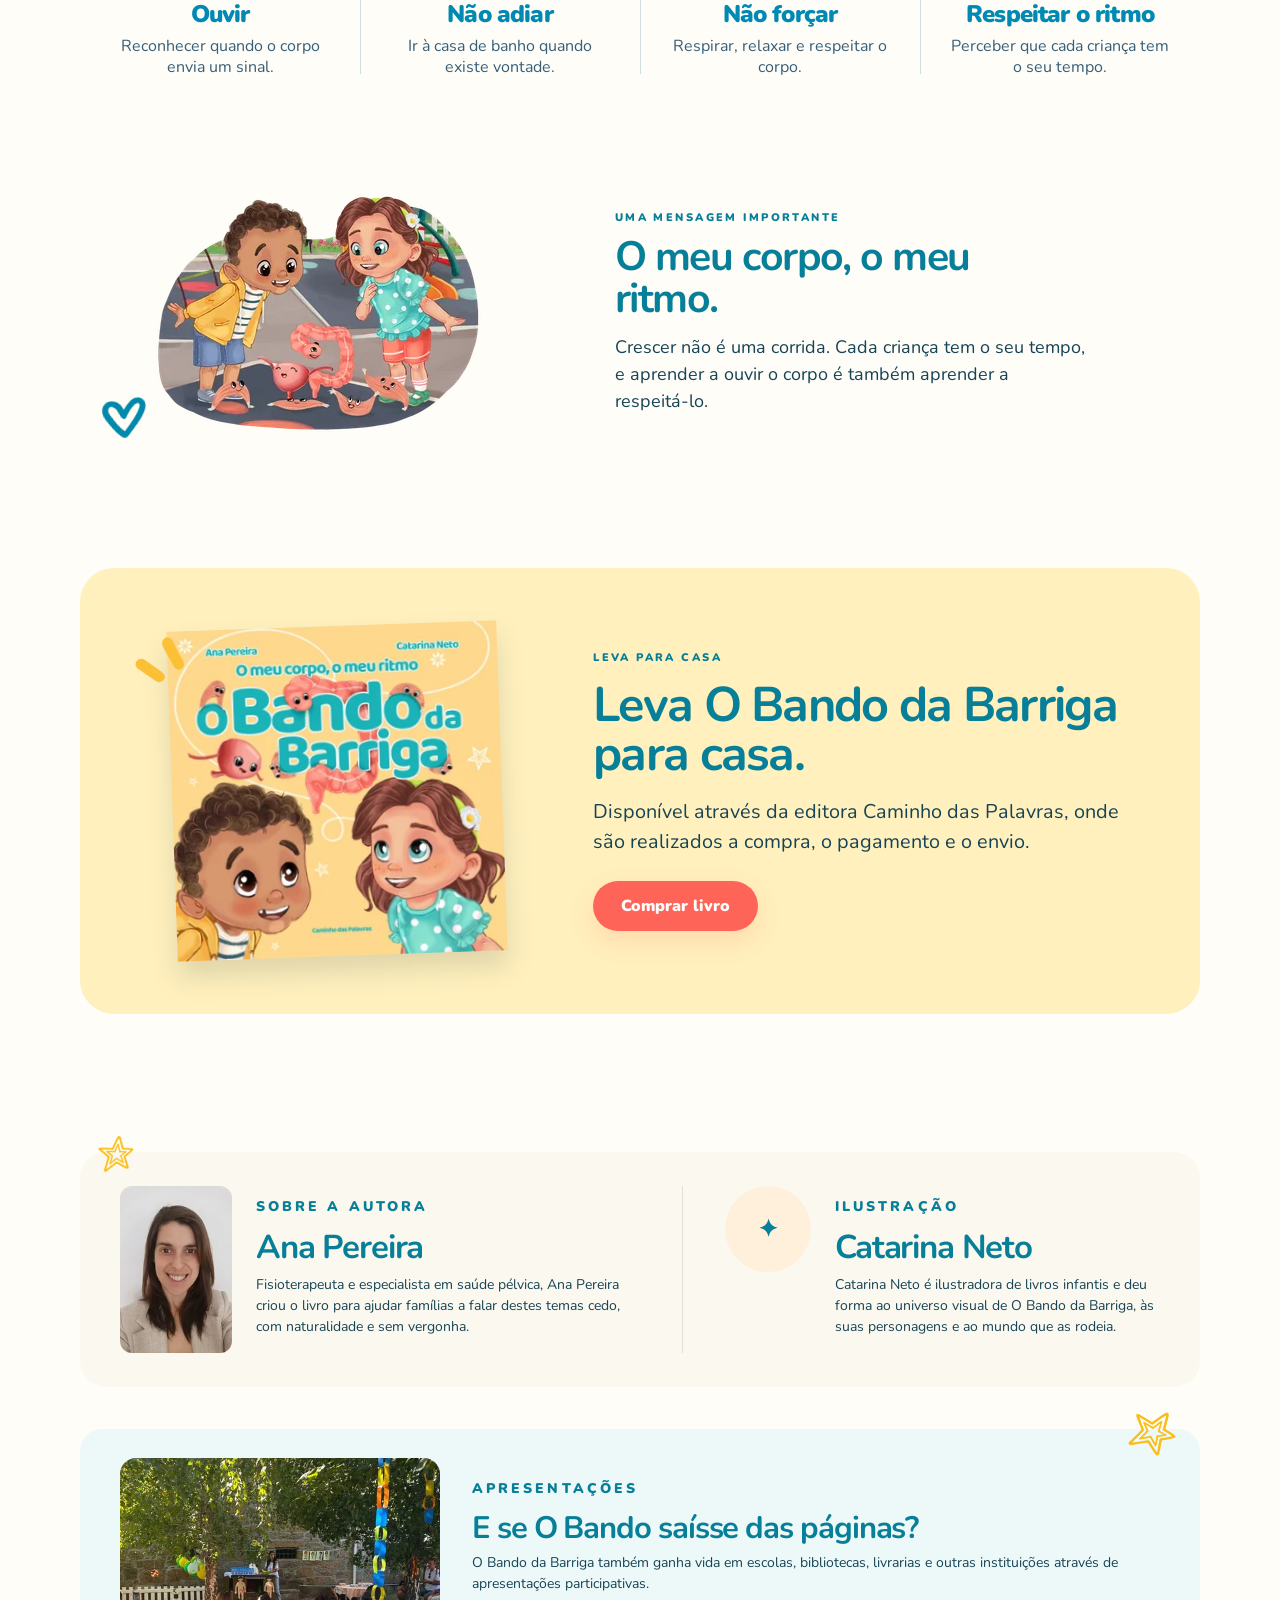
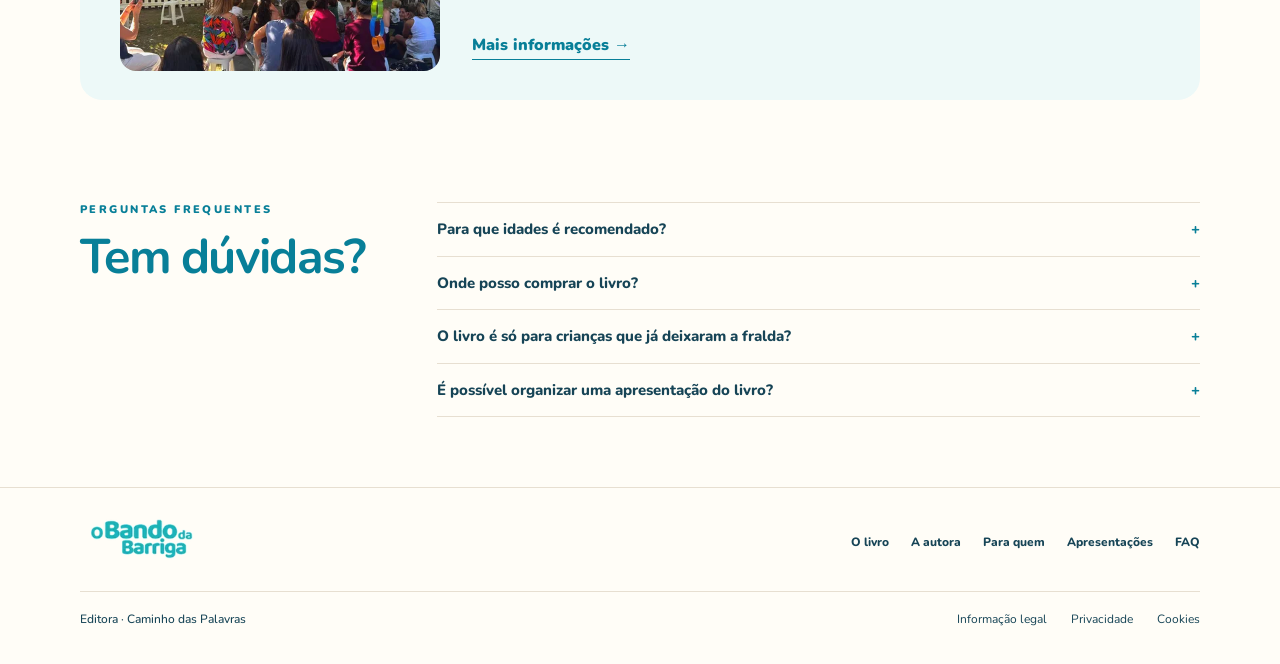
==== commit c9271473: "Encurta textos da homepage para um parágrafo por secção" ====
--- a/index.html
+++ b/index.html
@@ -55,8 +55,7 @@
     <div class="wrap narrow-left">
       <p class="eyebrow">Sobre o livro</p>
       <h2>Uma história para falar do corpo com mais naturalidade.</h2>
-      <p class="body-large">Falamos com as crianças sobre dormir, comer ou lavar os dentes. Mas nem sempre é tão fácil falar sobre xixi, cocó e os sinais do corpo.</p>
-      <p>O <strong>Bando da Barriga</strong> nasce para tornar essas conversas simples e naturais, ajudando as crianças a reconhecer a vontade, a não adiar, a não forçar e a respeitar o seu próprio ritmo.</p>
+      <p class="body-large">O <strong>Bando da Barriga</strong> ajuda a falar com naturalidade sobre xixi, cocó e os sinais do corpo, ensinando as crianças a reconhecer a vontade, a não adiar, a não forçar e a respeitar o seu ritmo.</p>
     </div>
   </section>
 
@@ -106,9 +105,8 @@
       <div class="purchase-copy">
         <p class="eyebrow">Leva para casa</p>
         <h2>Leva O Bando da Barriga para casa.</h2>
-        <p class="body-large">Disponível através da editora Caminho das Palavras.</p>
+        <p class="body-large">Disponível através da editora Caminho das Palavras, onde são realizados a compra, o pagamento e o envio.</p>
         <a class="button" href="https://www.caminhodaspalavras.com/product-page/o-meu-corpo-o-meu-ritmo-o-bando-da-barriga" target="_blank" rel="noopener">Comprar livro</a>
-        <p class="micro">A compra, o pagamento e o envio são realizados diretamente pela editora.</p>
       </div>
     </div>
   </section>
@@ -120,7 +118,7 @@
         <div>
           <p class="eyebrow">Sobre a autora</p>
           <h2>Ana Pereira</h2>
-          <p>Fisioterapeuta desde 2008 e dedicada à saúde pélvica desde 2017. A maternidade reforçou a sua convicção de que estes temas devem começar a ser falados cedo, sem medo, sem vergonha e com naturalidade.</p>
+          <p>Fisioterapeuta e especialista em saúde pélvica, Ana Pereira criou o livro para ajudar famílias a falar destes temas cedo, com naturalidade e sem vergonha.</p>
         </div>
       </article>
       <article class="credit-block illustrator">
@@ -128,7 +126,7 @@
         <div>
           <p class="eyebrow">Ilustração</p>
           <h2>Catarina Neto</h2>
-          <p>Nascida em 1990, Catarina Neto é ilustradora de livros infantis e tem uma grande paixão por animais, animação e arte. Já colaborou em mais de 100 obras publicadas.</p>
+          <p>Catarina Neto é ilustradora de livros infantis e deu forma ao universo visual de O Bando da Barriga, às suas personagens e ao mundo que as rodeia.</p>
         </div>
       </article>
     </div>
@@ -140,7 +138,7 @@
       <div>
         <p class="eyebrow">Apresentações</p>
         <h2>E se O Bando saísse das páginas?</h2>
-        <p>O universo do livro também ganha vida em escolas, bibliotecas, livrarias, associações ou em qualquer espaço onde haja interesse em recebê-lo.</p>
+        <p>O Bando da Barriga também ganha vida em escolas, bibliotecas, livrarias e outras instituições através de apresentações participativas.</p>
       </div>
       <a class="text-link strong" href="apresentacoes.html">Mais informações →</a>
     </div>
--- a/home-refinements.css
+++ b/home-refinements.css
@@ -243,3 +243,61 @@
   .purchase-art:before{width:36px;height:36px;left:0;top:0}
   .schools-inner:after{width:34px;height:34px;right:20px;top:-15px}
 }
+
+
+/* 2026-09-27: improve photographic colour and purchase card on tablet/mobile. */
+.author-photo{
+  filter:brightness(1.06) saturate(1.06) contrast(.96);
+}
+.schools-image{
+  filter:brightness(1.12) saturate(1.12) contrast(.92);
+}
+@media (max-width:1000px) and (min-width:761px){
+  .purchase{padding:54px 0 64px}
+  .purchase-grid{
+    grid-template-columns:minmax(190px,.72fr) 1.28fr;
+    gap:38px;
+    padding:46px 48px;
+    align-items:center;
+  }
+  .purchase-art img{width:min(100%,235px)}
+  .purchase-copy h2{font-size:36px;line-height:1.08}
+  .purchase-copy .body-large{font-size:17px}
+}
+@media (max-width:760px){
+  .purchase{padding:40px 0 56px}
+  .purchase-grid{
+    grid-template-columns:1fr;
+    gap:18px;
+    padding:30px 24px 32px;
+    border-radius:28px;
+    text-align:left;
+  }
+  .purchase-art{
+    display:flex;
+    justify-content:center;
+  }
+  .purchase-art img{
+    width:min(58vw,220px);
+    margin:0 auto;
+    transform:rotate(-2deg);
+  }
+  .purchase-copy h2{
+    font-size:clamp(30px,8vw,38px);
+    line-height:1.08;
+  }
+  .purchase-copy .body-large{
+    font-size:17px;
+    margin-top:10px;
+  }
+  .purchase-copy .button{margin-top:20px}
+  .purchase-copy .micro{
+    font-size:12px;
+    line-height:1.45;
+    margin-top:14px;
+  }
+}
+@media (max-width:420px){
+  .purchase-grid{padding:26px 20px 28px}
+  .purchase-art img{width:min(64vw,200px)}
+}
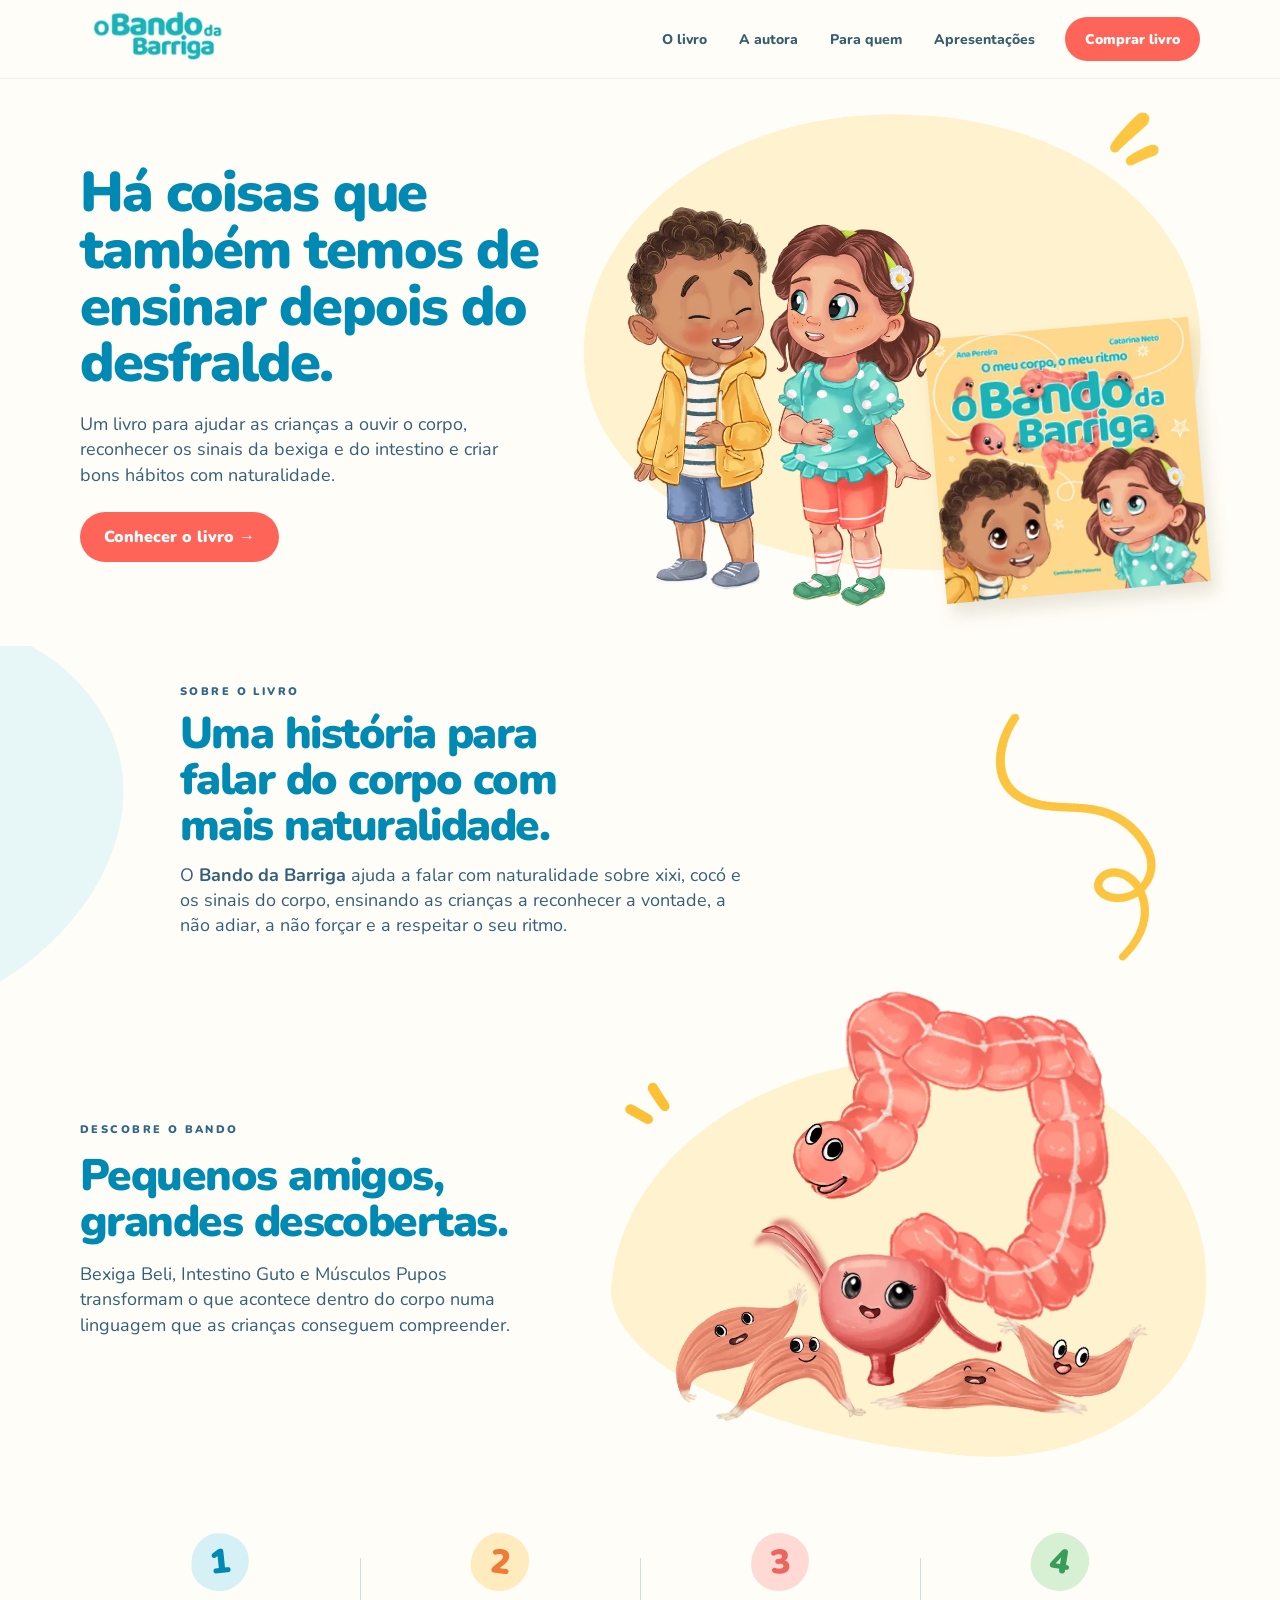
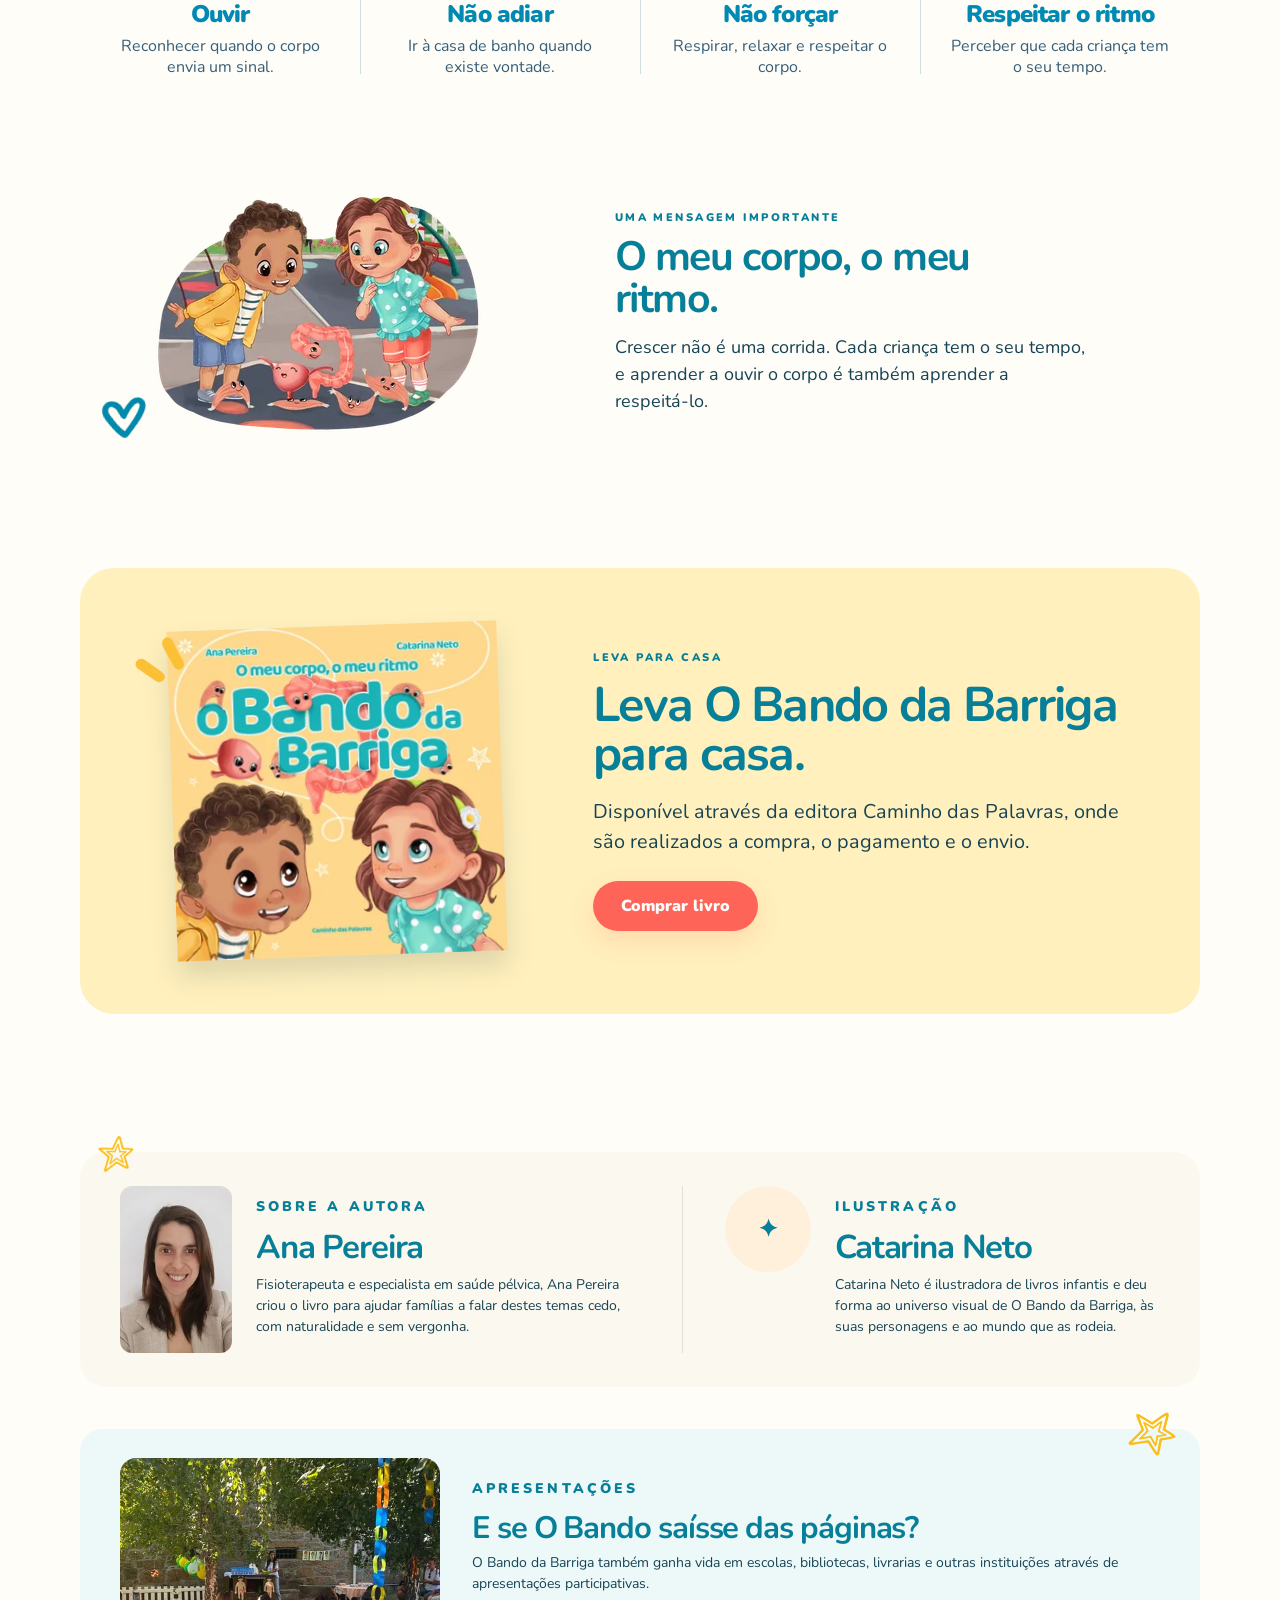
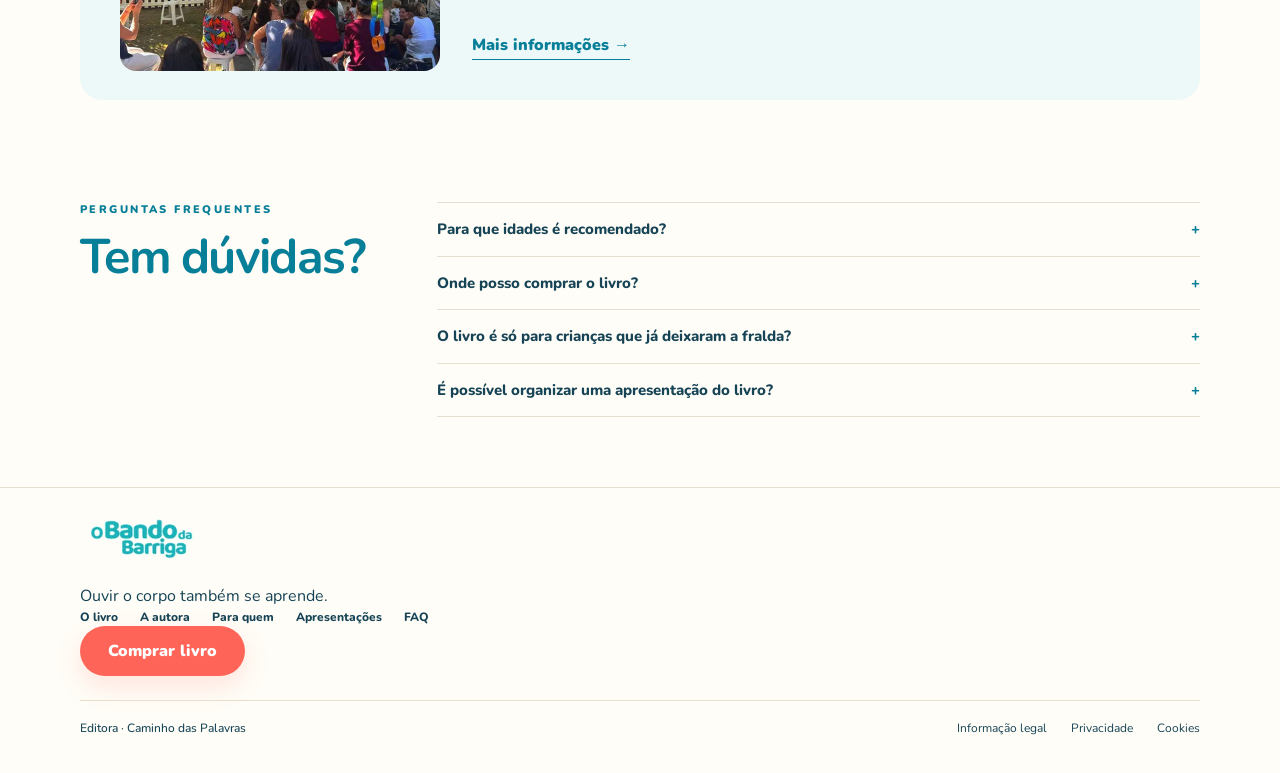
==== commit 54d369ce: "Dá mais personalidade ao footer" ====
--- a/index.html
+++ b/index.html
@@ -161,23 +161,27 @@
 </main>
 
 <footer class="footer">
-  <div class="wrap footer-inner">
-    <a class="brand" href="#top" aria-label="O Bando da Barriga"><img src="assets/logo-180.webp" srcset="assets/logo-180.webp 180w, assets/logo-360.webp 360w" sizes="164px" alt="O Bando da Barriga" width="2913" height="1135" decoding="async" loading="eager"></a>
-    <div class="footer-links">
+  <div class="wrap footer-card">
+    <div class="footer-brand-block">
+      <a class="brand" href="#top" aria-label="O Bando da Barriga"><img src="assets/logo-180.webp" srcset="assets/logo-180.webp 180w, assets/logo-360.webp 360w" sizes="164px" alt="O Bando da Barriga" width="2913" height="1135" decoding="async" loading="eager"></a>
+      <p class="footer-tagline">Ouvir o corpo também se aprende.</p>
+    </div>
+    <nav class="footer-links" aria-label="Navegação de rodapé">
       <a href="#livro">O livro</a>
       <a href="#autora">A autora</a>
       <a href="#para-quem">Para quem</a>
       <a href="apresentacoes.html">Apresentações</a>
       <a href="#faq">FAQ</a>
-    </div>
+    </nav>
+    <a class="button footer-cta" href="https://www.caminhodaspalavras.com/product-page/o-meu-corpo-o-meu-ritmo-o-bando-da-barriga" target="_blank" rel="noopener">Comprar livro</a>
   </div>
   <div class="wrap footer-bottom">
-  <p class="publisher">Editora · Caminho das Palavras</p>
-  <nav class="legal-links" aria-label="Informação legal">
-    <a href="legal.html">Informação legal</a>
-    <a href="legal.html#privacidade">Privacidade</a>
-    <a href="legal.html#cookies">Cookies</a>
-  </nav>
+    <p class="publisher">Editora · Caminho das Palavras</p>
+    <nav class="legal-links" aria-label="Informação legal">
+      <a href="legal.html">Informação legal</a>
+      <a href="legal.html#privacidade">Privacidade</a>
+      <a href="legal.html#cookies">Cookies</a>
+    </nav>
   </div>
 </footer>
 <script src="script.js?v=2" defer></script>
--- a/styles.css
+++ b/styles.css
@@ -34,3 +34,10 @@
 .footer{border-top:1px solid var(--line);padding:28px 0 36px}.footer-inner{display:flex;align-items:center;gap:35px}.footer-links{display:flex;gap:22px;font-size:12px;font-weight:800;margin-left:auto}.publisher{font-size:12px;font-weight:900;color:var(--blue-dark)}
 @media(max-width:900px){.desktop-nav,.header-inner>.button-small{display:none}.menu-toggle{display:block}.header-inner{height:68px}.hero-grid,.two-col,.purchase-grid,.credits-grid,.faq-grid{grid-template-columns:1fr}.hero{padding-top:38px}.hero-grid{min-height:0}.hero-art{min-height:420px}.hero-children{width:58%;left:2%}.hero-book{width:42%;right:0}.narrow-left{width:min(calc(100% - 48px),760px);margin-inline:auto}.intro:after{display:none}.learning-grid{grid-template-columns:1fr 1fr;row-gap:38px}.learning-grid article:nth-child(2){border-right:0}.learning-grid article:nth-child(3){padding-left:0}.rhythm{background:#edfafa}.rhythm-copy{padding:0}.purchase-grid{padding:48px 32px;gap:38px}.credits-grid{padding:28px}.credit-block + .credit-block{border-left:0;border-top:1px solid var(--line);padding-left:0;margin-left:0;padding-top:32px;margin-top:32px}.schools-inner{align-items:flex-start;flex-direction:column}.footer-inner{flex-wrap:wrap}.footer-links{order:3;width:100%;margin-left:0}}
 @media(max-width:620px){.wrap{width:min(calc(100% - 30px),var(--max))}.section-space{padding:70px 0}.hero{padding:24px 0 50px}h1{font-size:45px}h2{font-size:36px}.lead,.body-large{font-size:18px}.hero-art{min-height:340px}.hero-children{width:63%}.hero-book{width:45%}.learning-grid{grid-template-columns:1fr}.learning-grid article,.learning-grid article:first-child,.learning-grid article:nth-child(3){padding:0 0 24px;border-right:0;border-bottom:1px solid var(--line)}.learning-grid article:last-child{border-bottom:0}.purchase-grid{padding:38px 22px;border-radius:24px}.credit-block{grid-template-columns:1fr}.schools-inner{padding:30px 24px}.footer-links{display:grid;grid-template-columns:1fr 1fr}}
+
+
+/* Remove browser focus ring from the main landmark after anchor navigation. */
+main[tabindex="-1"]:focus,
+main[tabindex="-1"]:focus-visible{
+  outline:none;
+}
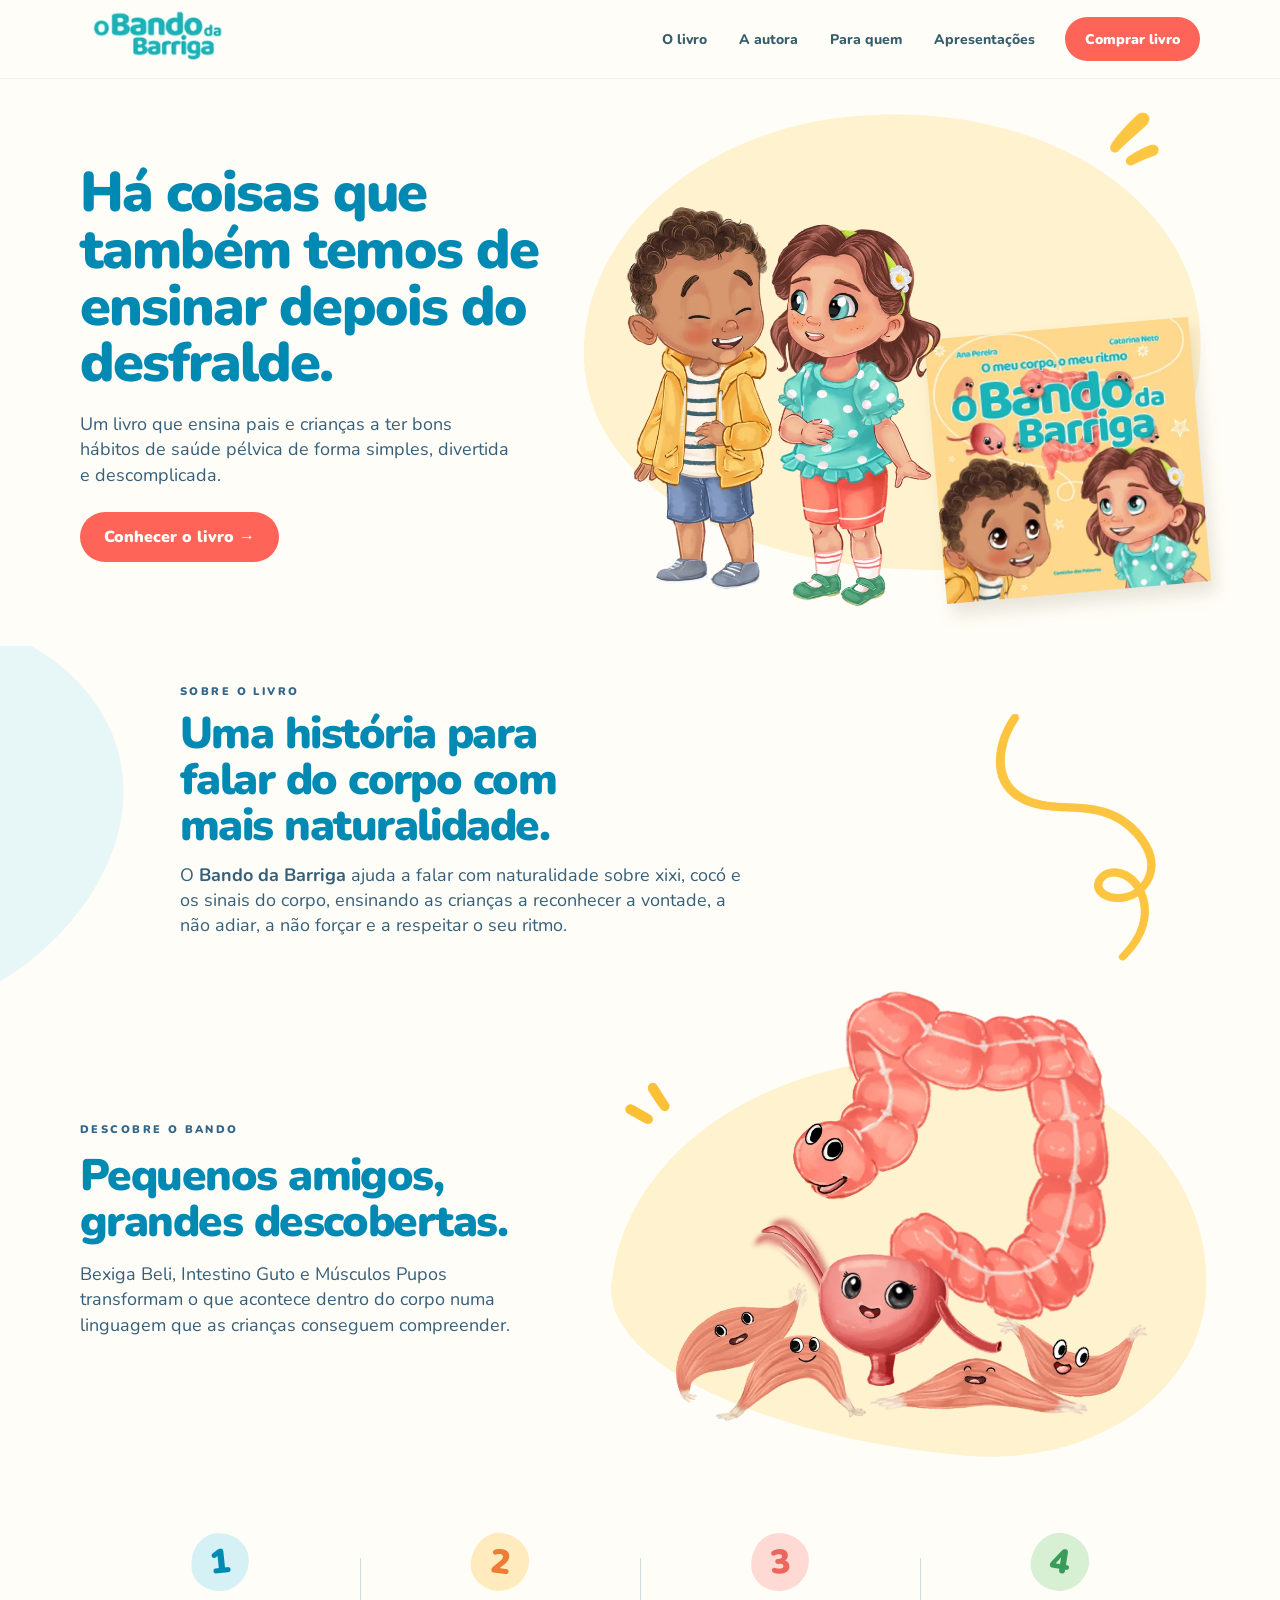
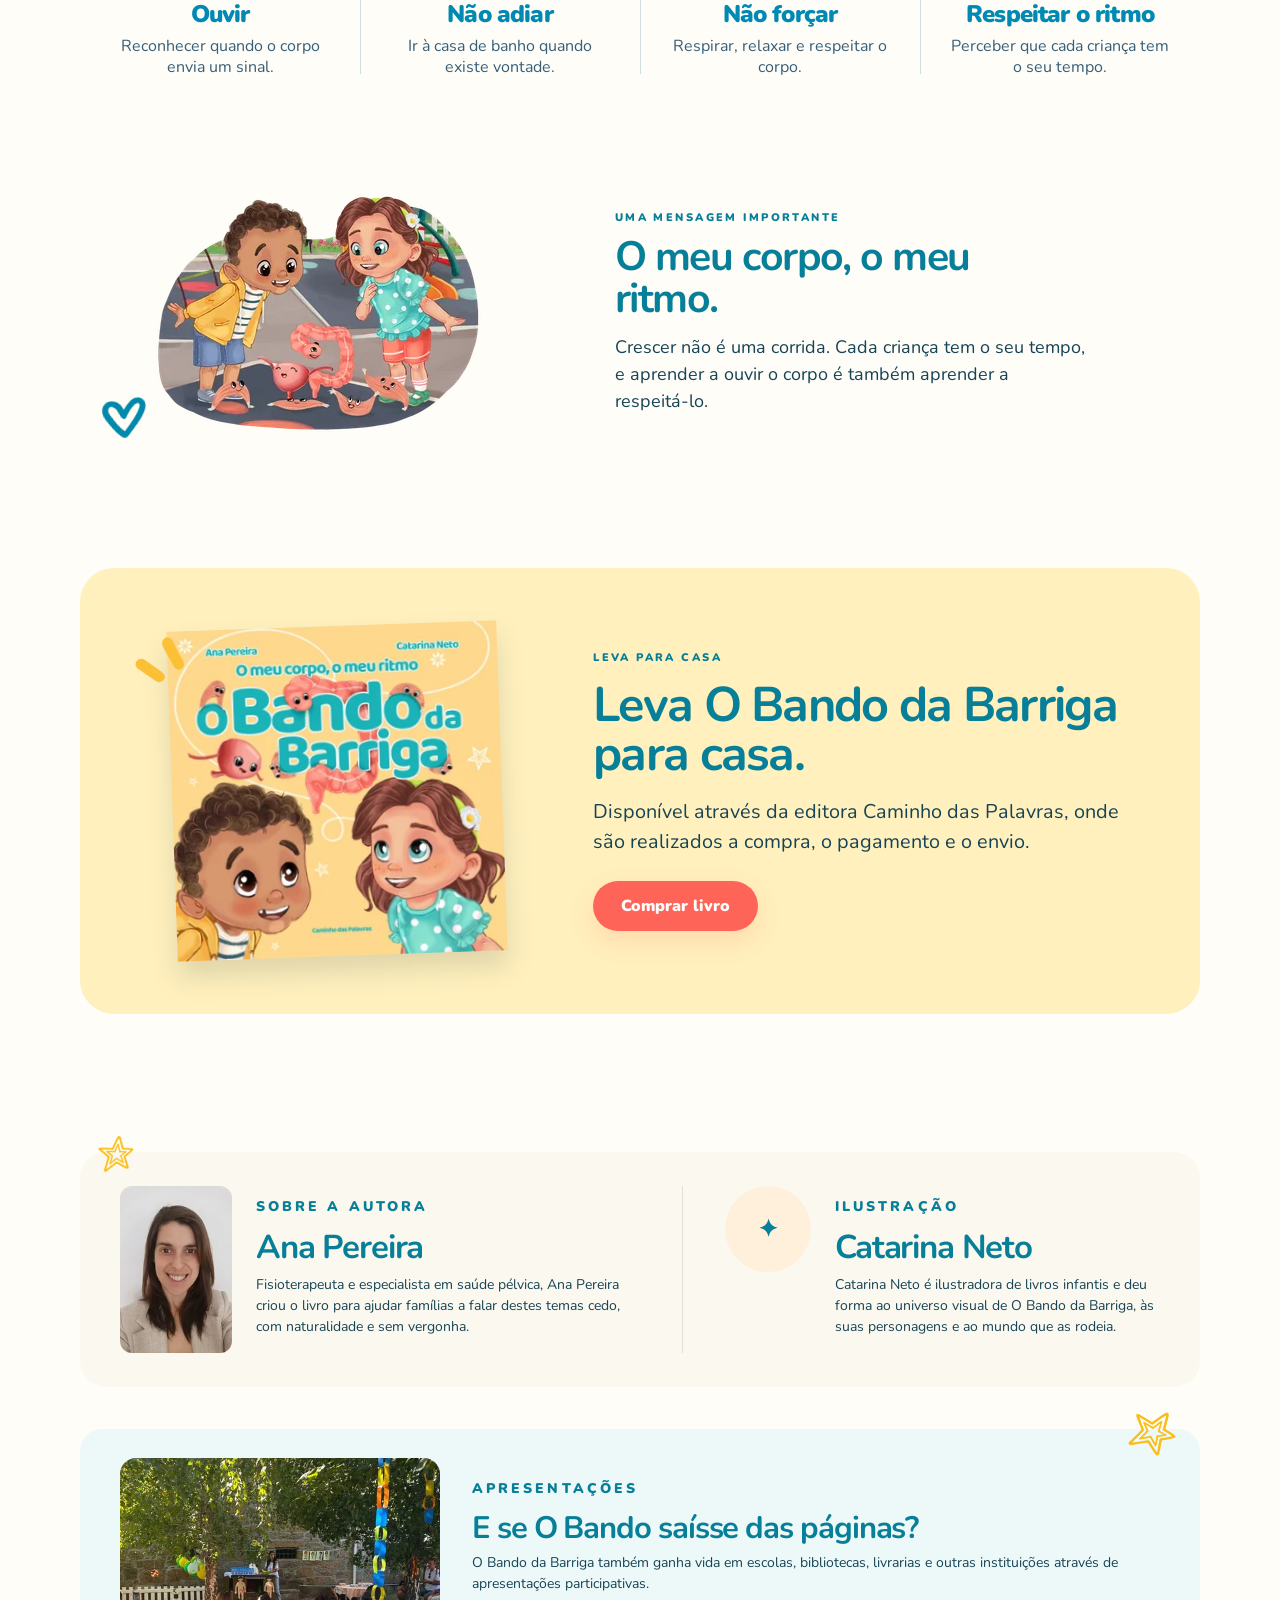
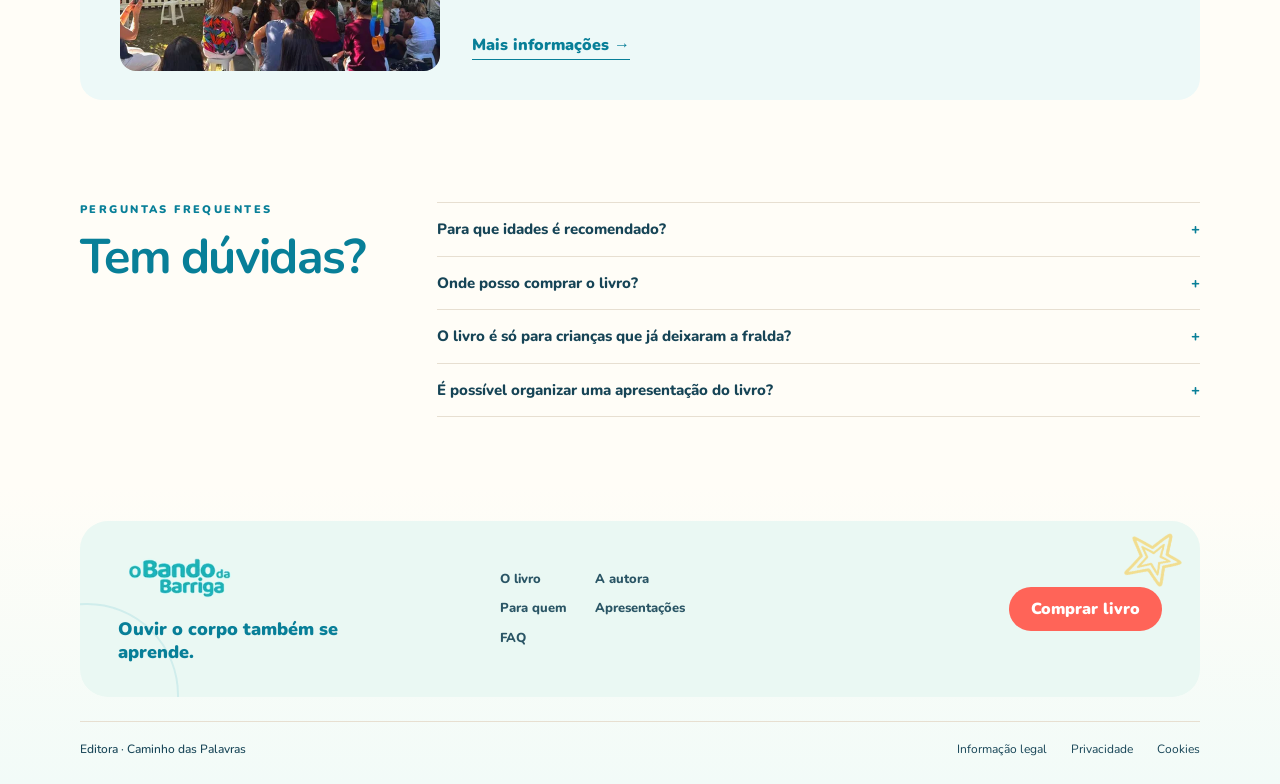
==== commit f72e5df6: "Atualiza frase principal do hero" ====
--- a/index.html
+++ b/index.html
@@ -38,7 +38,7 @@
     <div class="wrap hero-grid">
       <div class="hero-copy">
         <h1>Há coisas que também temos de ensinar depois do desfralde.</h1>
-        <p class="lead">Um livro para ajudar as crianças a ouvir o corpo, reconhecer os sinais da bexiga e do intestino e criar bons hábitos com naturalidade.</p>
+        <p class="lead">Um livro que ensina pais e crianças a ter bons hábitos de saúde pélvica de forma simples, divertida e descomplicada.</p>
         <div class="actions">
           <a class="button" href="#livro">Conhecer o livro →</a>
         </div>
--- a/styles.css
+++ b/styles.css
@@ -41,3 +41,119 @@
 main[tabindex="-1"]:focus-visible{
   outline:none;
 }
+
+
+/* Footer with stronger brand character. */
+.footer{
+  border-top:0;
+  padding:34px 0 26px;
+  background:linear-gradient(180deg,var(--paper) 0%,#f2fbf8 100%);
+}
+.footer-card{
+  position:relative;
+  display:grid;
+  grid-template-columns:1.1fr 1.5fr auto;
+  align-items:center;
+  gap:34px;
+  padding:34px 38px;
+  background:#eaf8f3;
+  border-radius:28px;
+  overflow:hidden;
+}
+.footer-card:before{
+  content:"";
+  position:absolute;
+  width:180px;
+  height:180px;
+  left:-85px;
+  bottom:-90px;
+  border:2px solid rgba(18,157,178,.12);
+  border-radius:50%;
+}
+.footer-card:after{
+  content:"";
+  position:absolute;
+  width:54px;
+  height:54px;
+  right:18px;
+  top:10px;
+  background:url('assets/decor-star.webp') center/contain no-repeat;
+  opacity:.45;
+  transform:rotate(12deg);
+}
+.footer-brand-block{position:relative;z-index:1}
+.footer .brand{width:148px}
+.footer-tagline{
+  margin:12px 0 0;
+  max-width:240px;
+  font-size:18px;
+  line-height:1.25;
+  font-weight:900;
+  color:var(--blue-dark);
+}
+.footer .footer-links{
+  position:relative;
+  z-index:1;
+  display:grid;
+  grid-template-columns:repeat(2,max-content);
+  gap:10px 28px;
+  margin:0;
+  width:auto;
+  font-size:13px;
+}
+.footer .footer-links a{opacity:.9}
+.footer .footer-links a:hover{color:var(--blue-dark)}
+.footer-cta{
+  position:relative;
+  z-index:1;
+  min-height:44px;
+  padding-inline:22px;
+  white-space:nowrap;
+  box-shadow:none;
+}
+.footer-bottom{
+  margin-top:14px;
+  padding-top:16px;
+}
+@media(max-width:900px){
+  .footer-card{
+    grid-template-columns:1fr auto;
+  }
+  .footer .footer-links{
+    grid-column:1 / -1;
+    order:3;
+  }
+}
+@media(max-width:620px){
+  .footer{
+    padding-top:24px;
+  }
+  .footer-card{
+    grid-template-columns:1fr;
+    gap:22px;
+    padding:28px 24px;
+    border-radius:24px;
+  }
+  .footer-card:after{
+    width:42px;
+    height:42px;
+    right:14px;
+    top:12px;
+  }
+  .footer .brand{width:138px}
+  .footer-tagline{
+    font-size:20px;
+    max-width:260px;
+  }
+  .footer .footer-links{
+    grid-column:auto;
+    grid-template-columns:1fr 1fr;
+    gap:12px 24px;
+  }
+  .footer-cta{
+    justify-self:start;
+  }
+  .footer-bottom{
+    padding-inline:2px;
+  }
+}
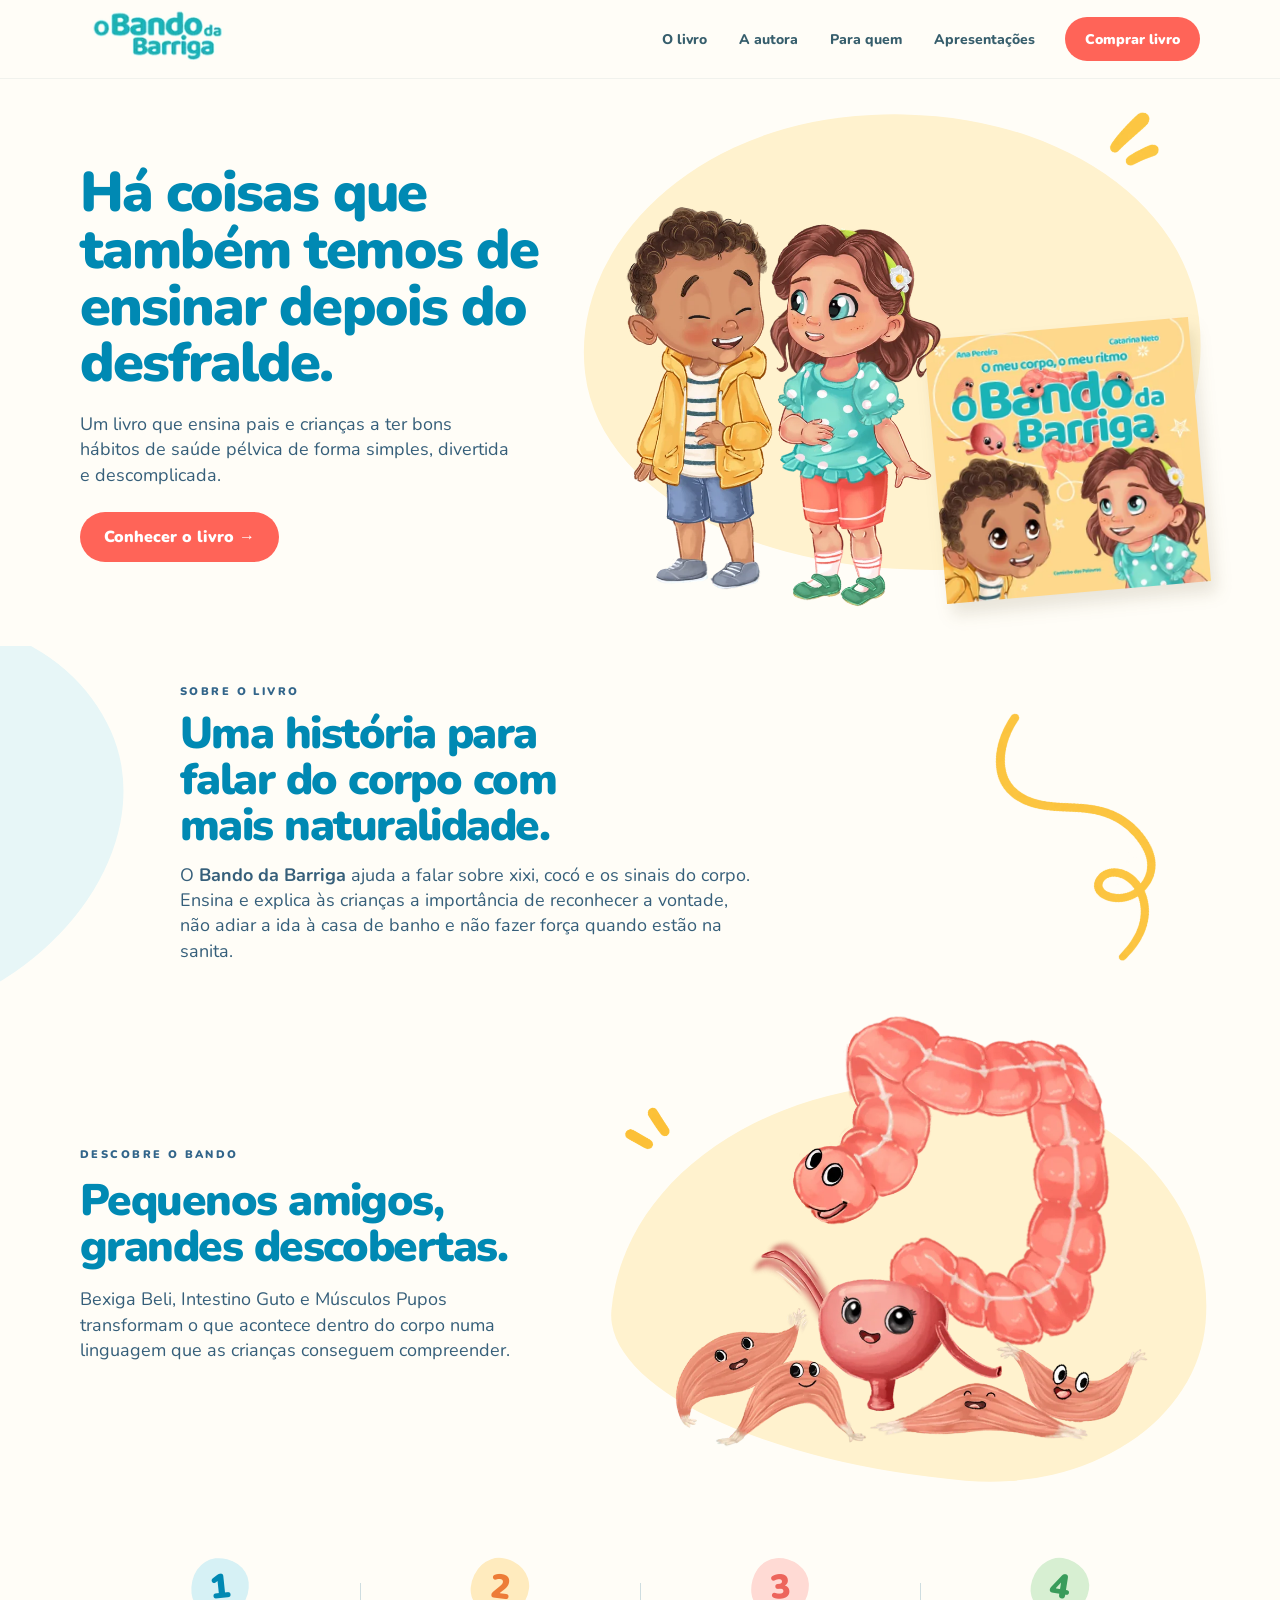
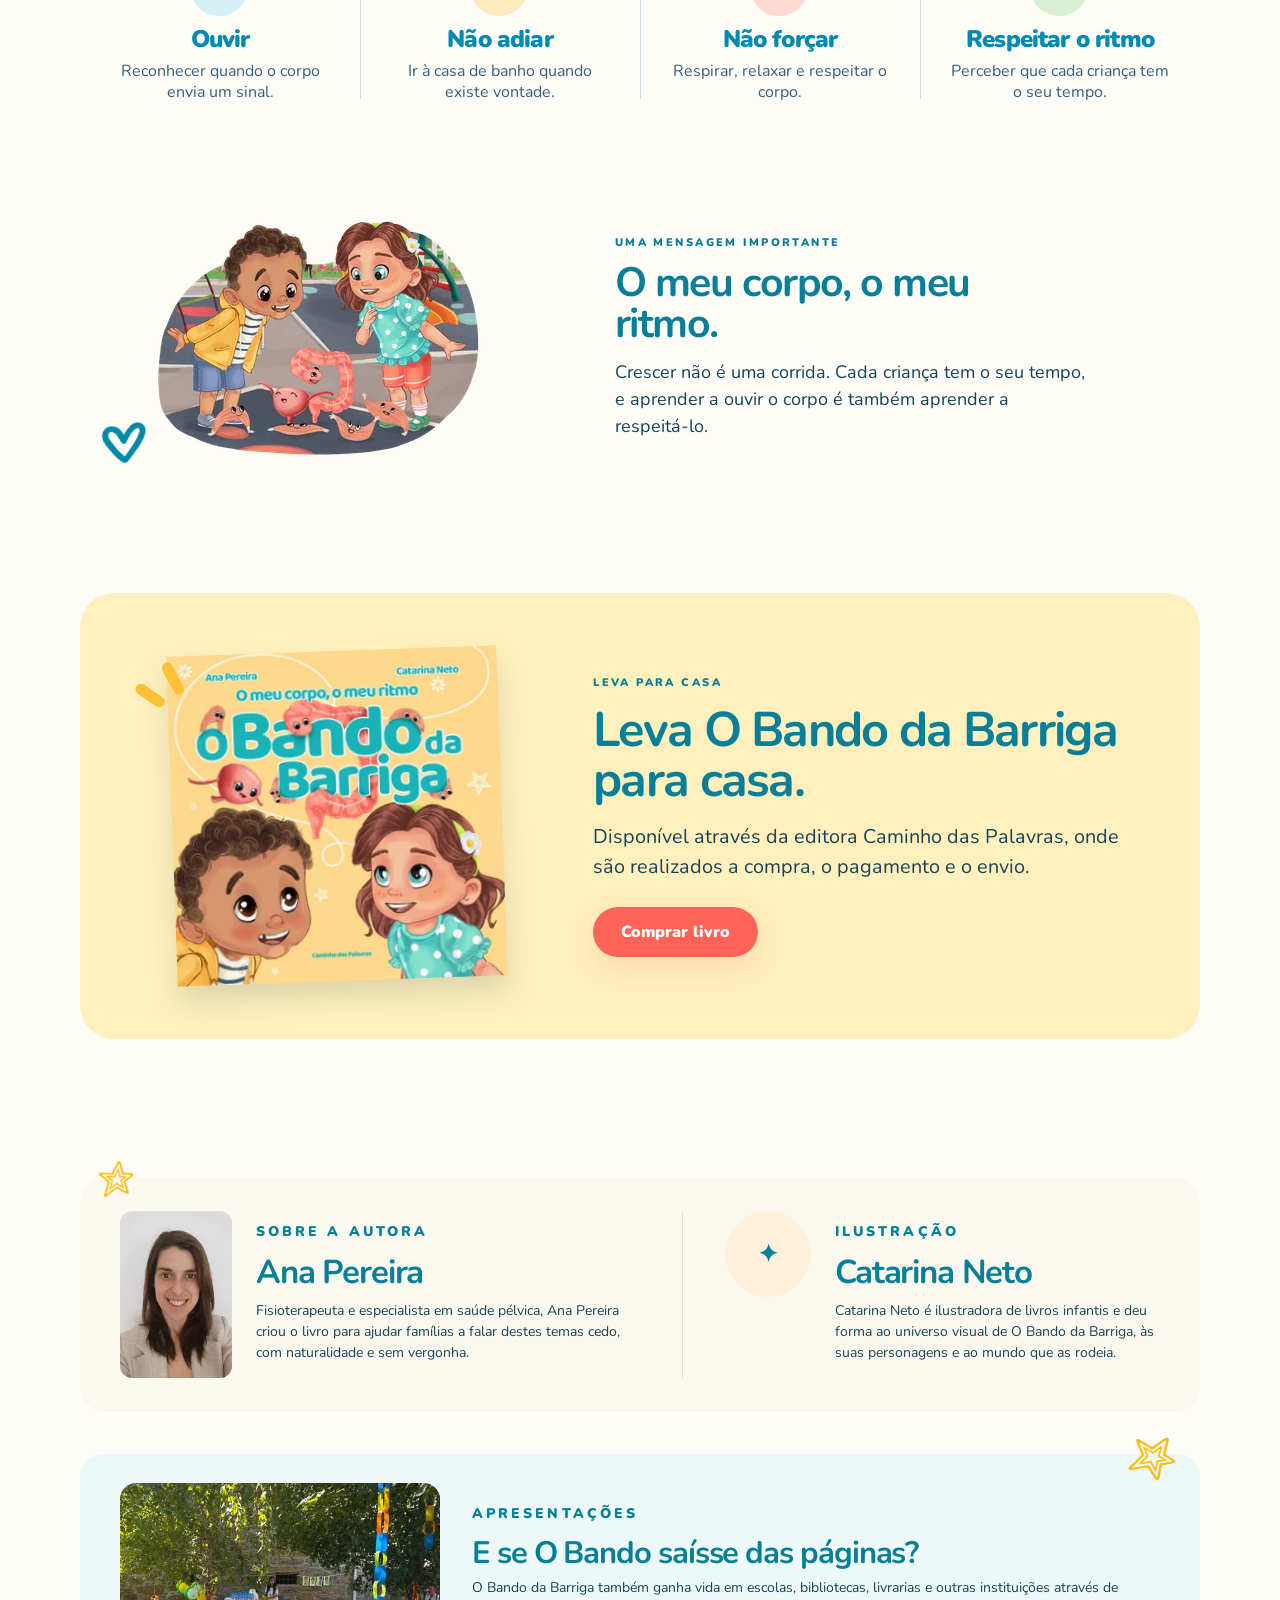
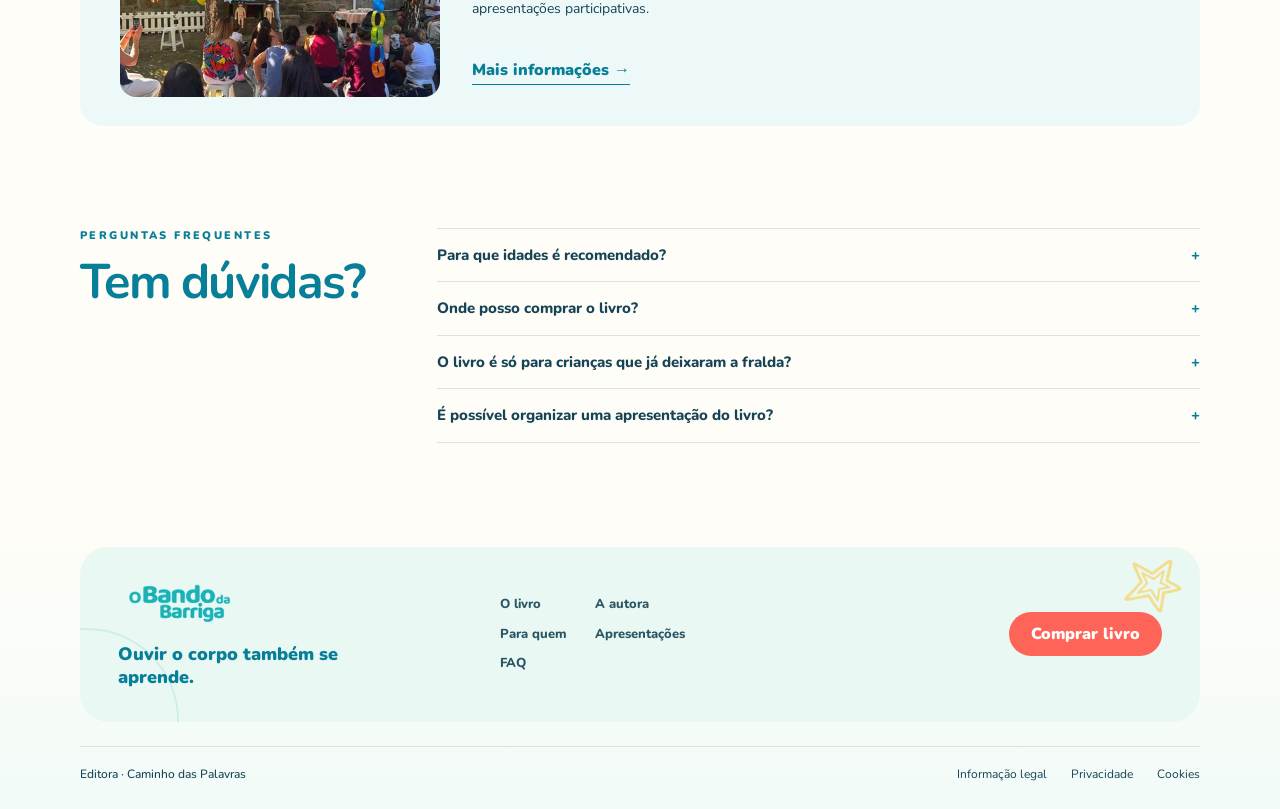
==== commit 0c6a563f: "Atualiza texto da secção Sobre o livro" ====
--- a/index.html
+++ b/index.html
@@ -55,7 +55,7 @@
     <div class="wrap narrow-left">
       <p class="eyebrow">Sobre o livro</p>
       <h2>Uma história para falar do corpo com mais naturalidade.</h2>
-      <p class="body-large">O <strong>Bando da Barriga</strong> ajuda a falar com naturalidade sobre xixi, cocó e os sinais do corpo, ensinando as crianças a reconhecer a vontade, a não adiar, a não forçar e a respeitar o seu ritmo.</p>
+      <p class="body-large">O <strong>Bando da Barriga</strong> ajuda a falar sobre xixi, cocó e os sinais do corpo. Ensina e explica às crianças a importância de reconhecer a vontade, não adiar a ida à casa de banho e não fazer força quando estão na sanita.</p>
     </div>
   </section>
 
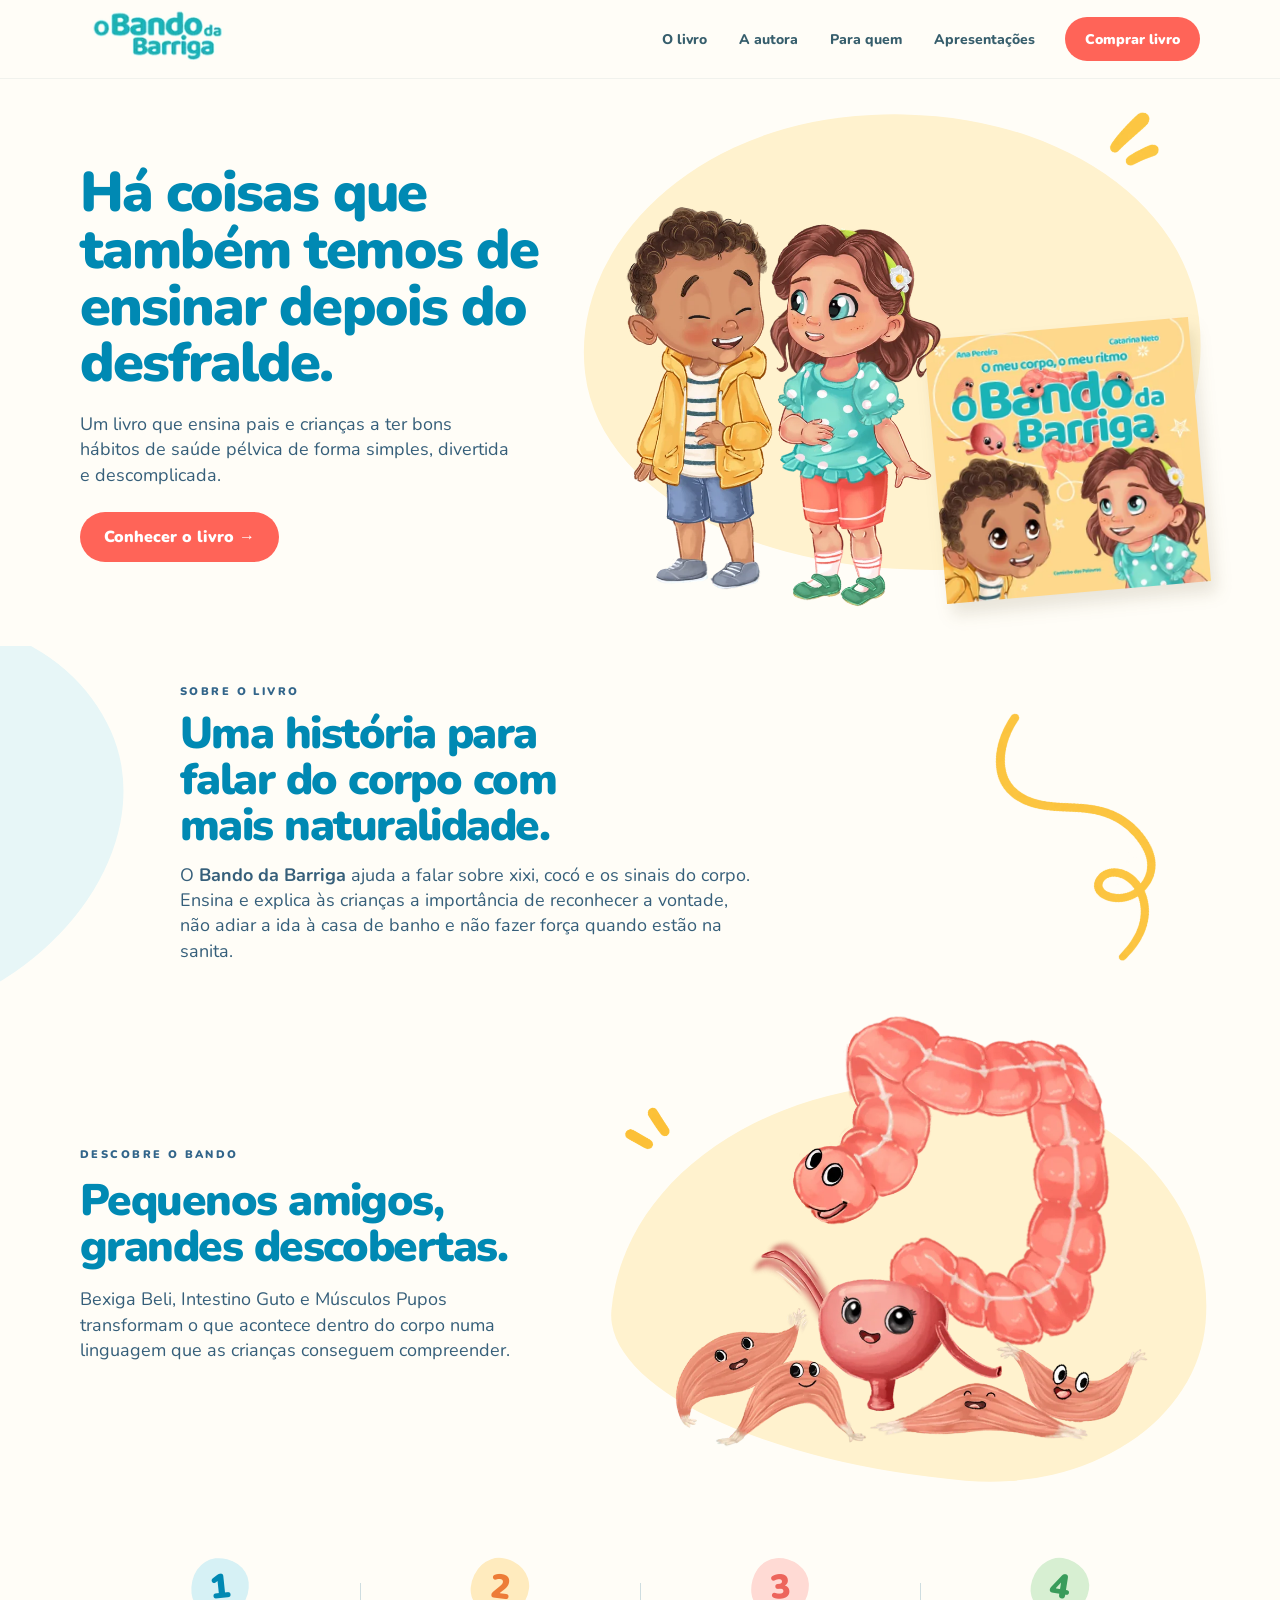
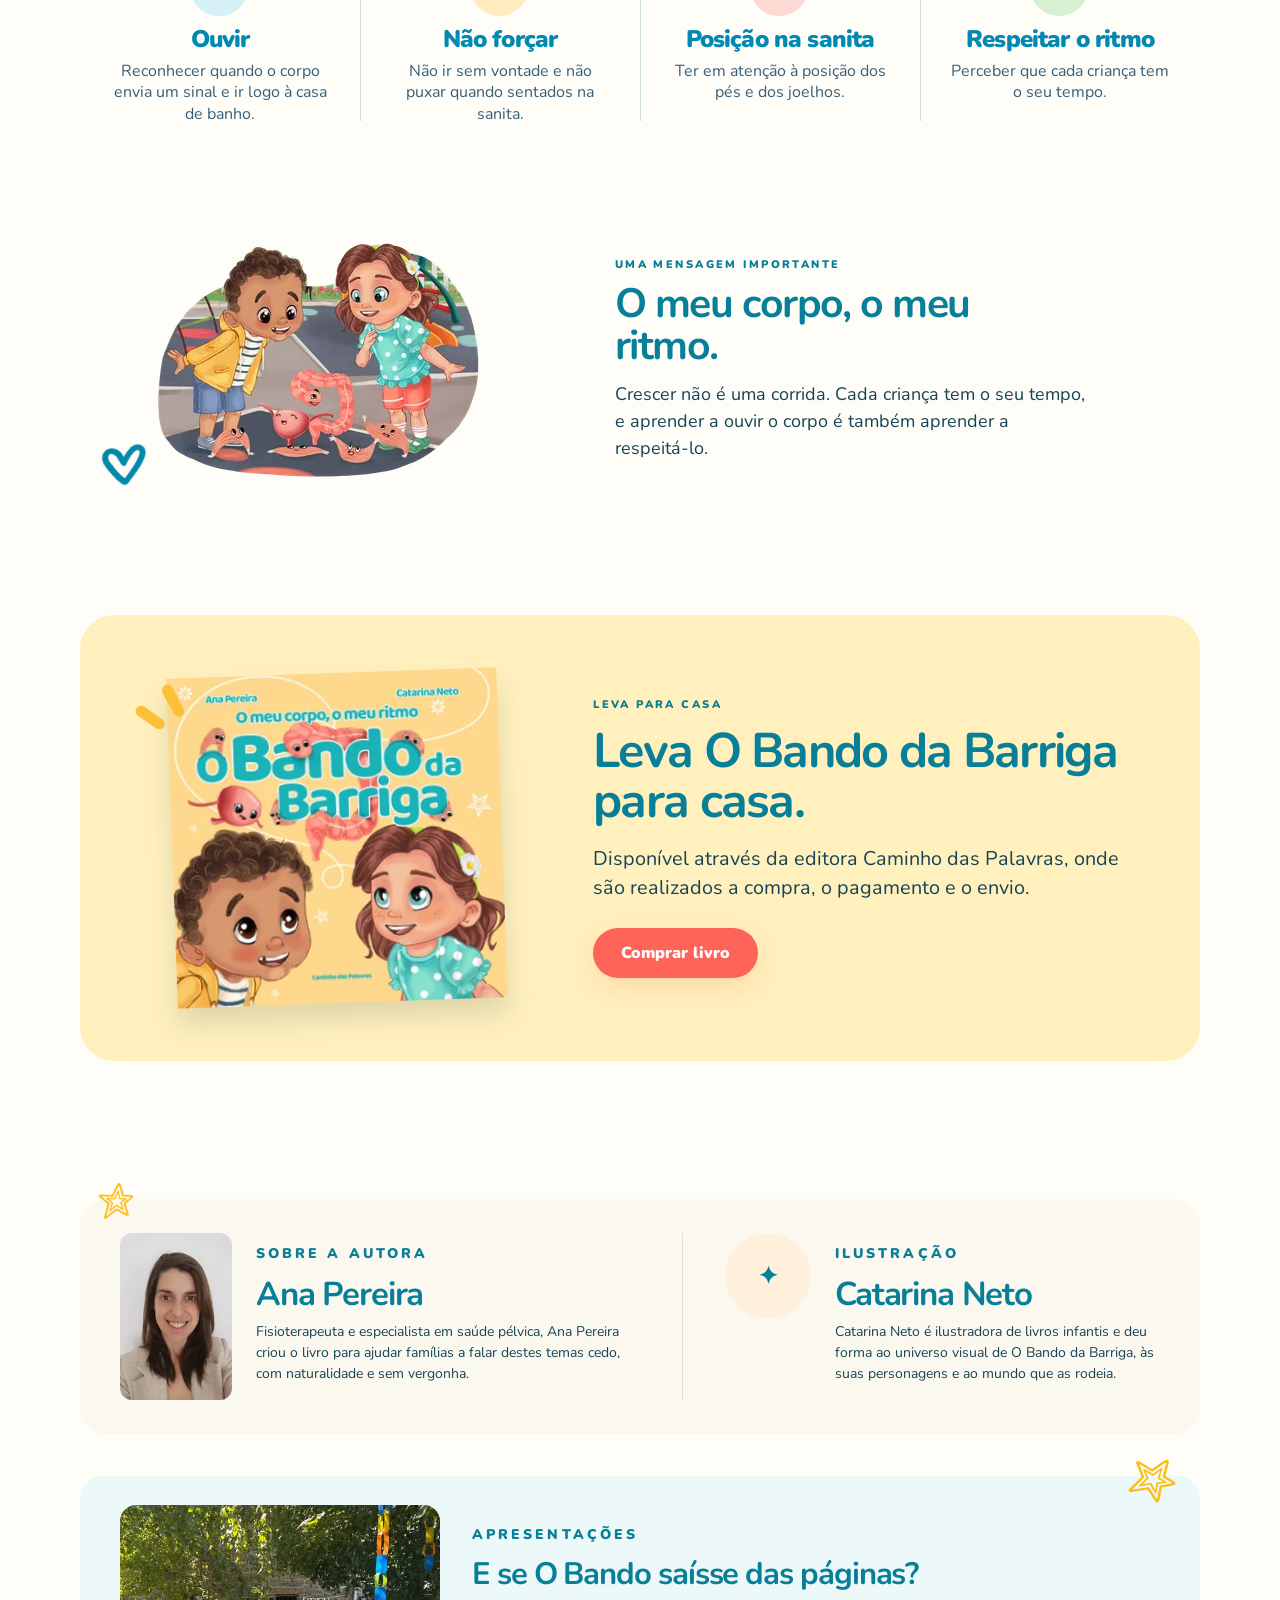
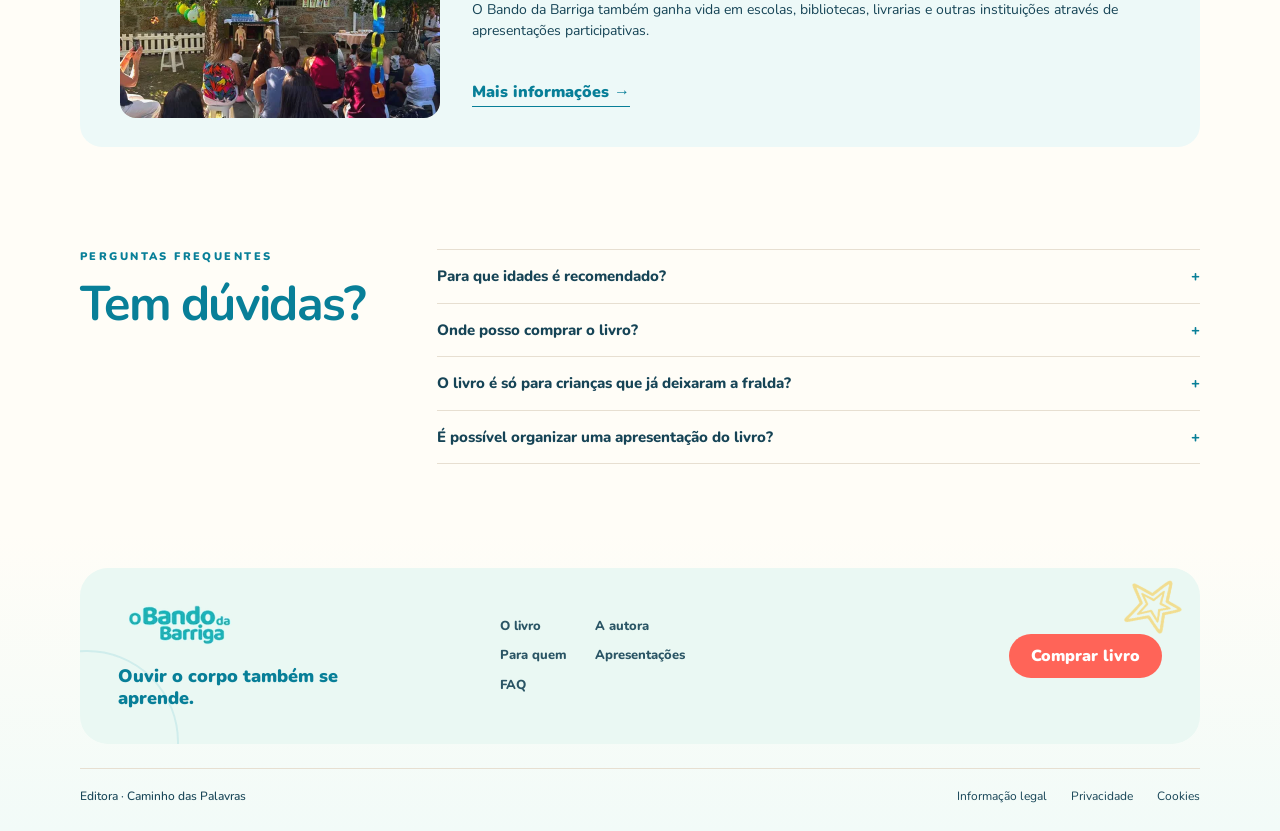
==== commit 91fa3f39: "Atualiza pontos principais do livro" ====
--- a/index.html
+++ b/index.html
@@ -76,9 +76,9 @@
     <div class="wrap">
       <p class="eyebrow centered"></p>
       <div class="learning-grid">
-        <article><span>1</span><h3>Ouvir</h3><p>Reconhecer quando o corpo envia um sinal.</p></article>
-        <article><span>2</span><h3>Não adiar</h3><p>Ir à casa de banho quando existe vontade.</p></article>
-        <article><span>3</span><h3>Não forçar</h3><p>Respirar, relaxar e respeitar o corpo.</p></article>
+        <article><span>1</span><h3>Ouvir</h3><p>Reconhecer quando o corpo envia um sinal e ir logo à casa de banho.</p></article>
+        <article><span>2</span><h3>Não forçar</h3><p>Não ir sem vontade e não puxar quando sentados na sanita.</p></article>
+        <article><span>3</span><h3>Posição na sanita</h3><p>Ter em atenção à posição dos pés e dos joelhos.</p></article>
         <article><span>4</span><h3>Respeitar o ritmo</h3><p>Perceber que cada criança tem o seu tempo.</p></article>
       </div>
     </div>
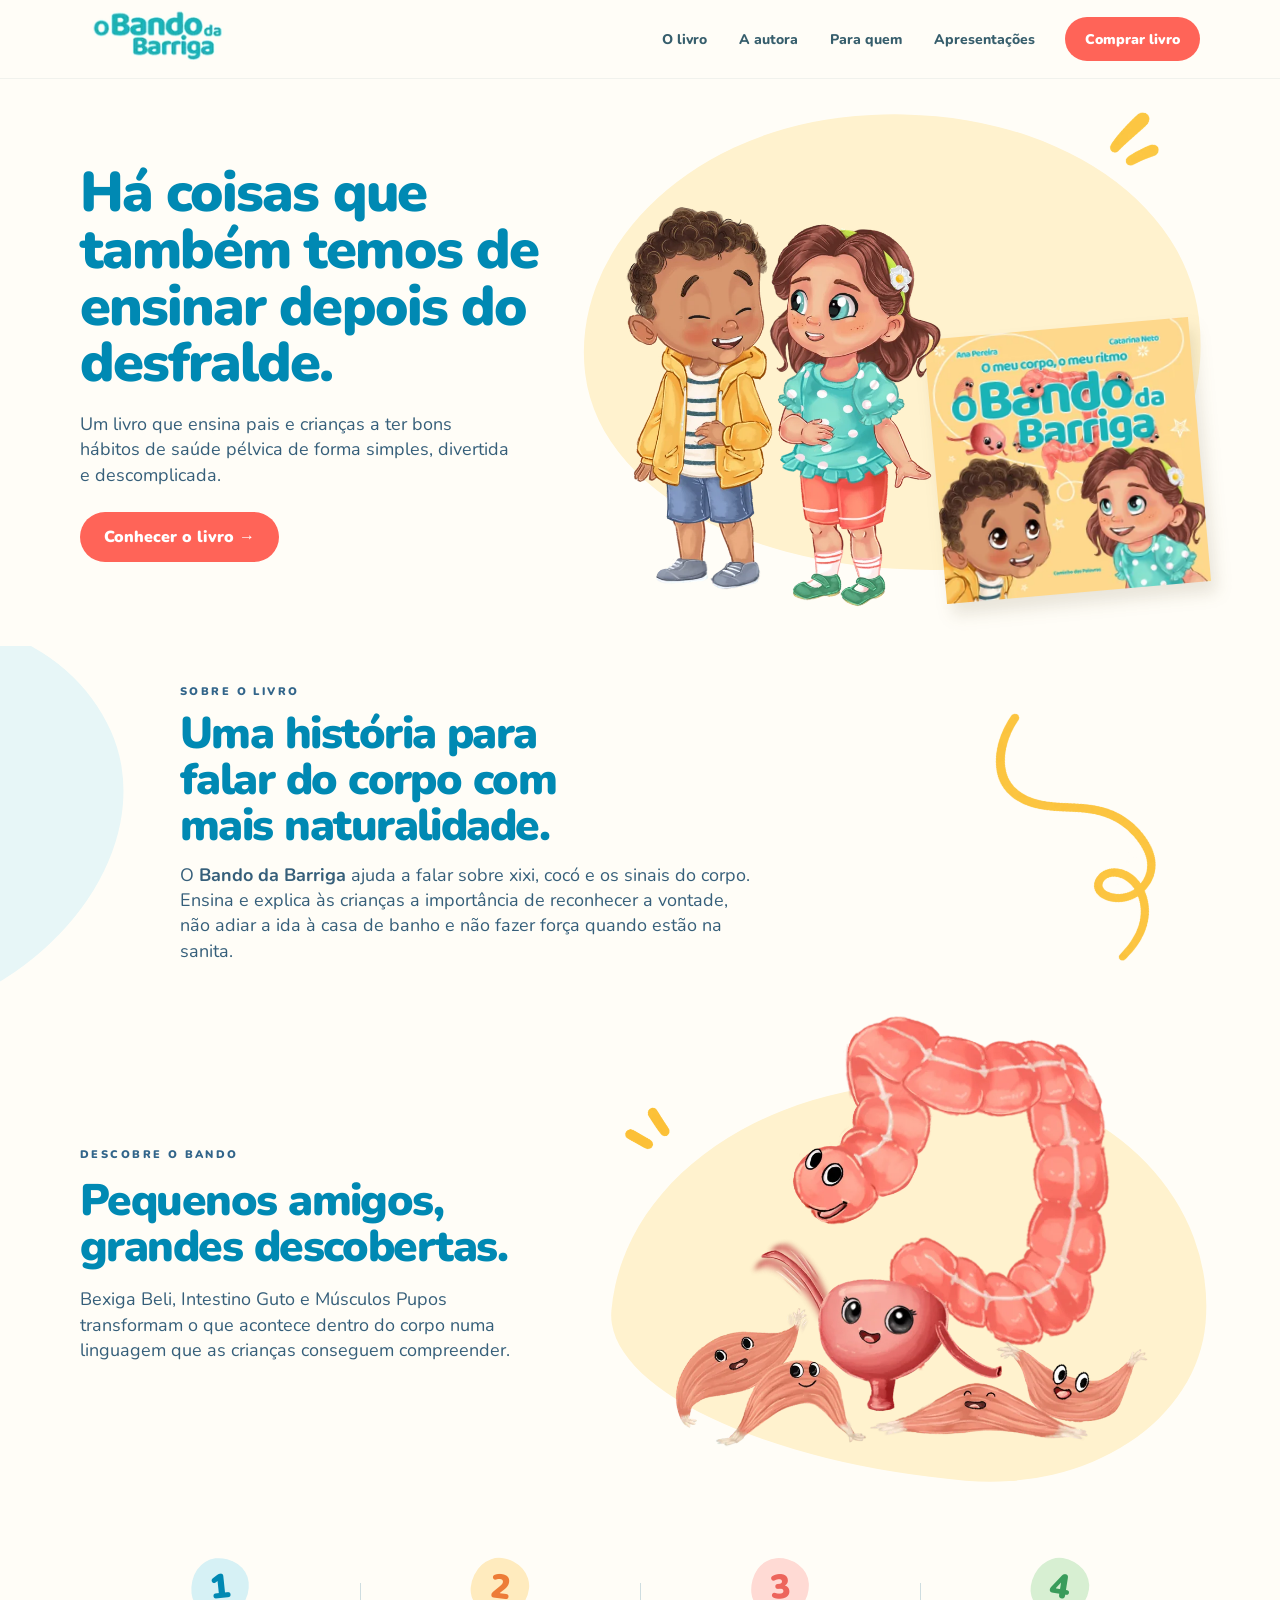
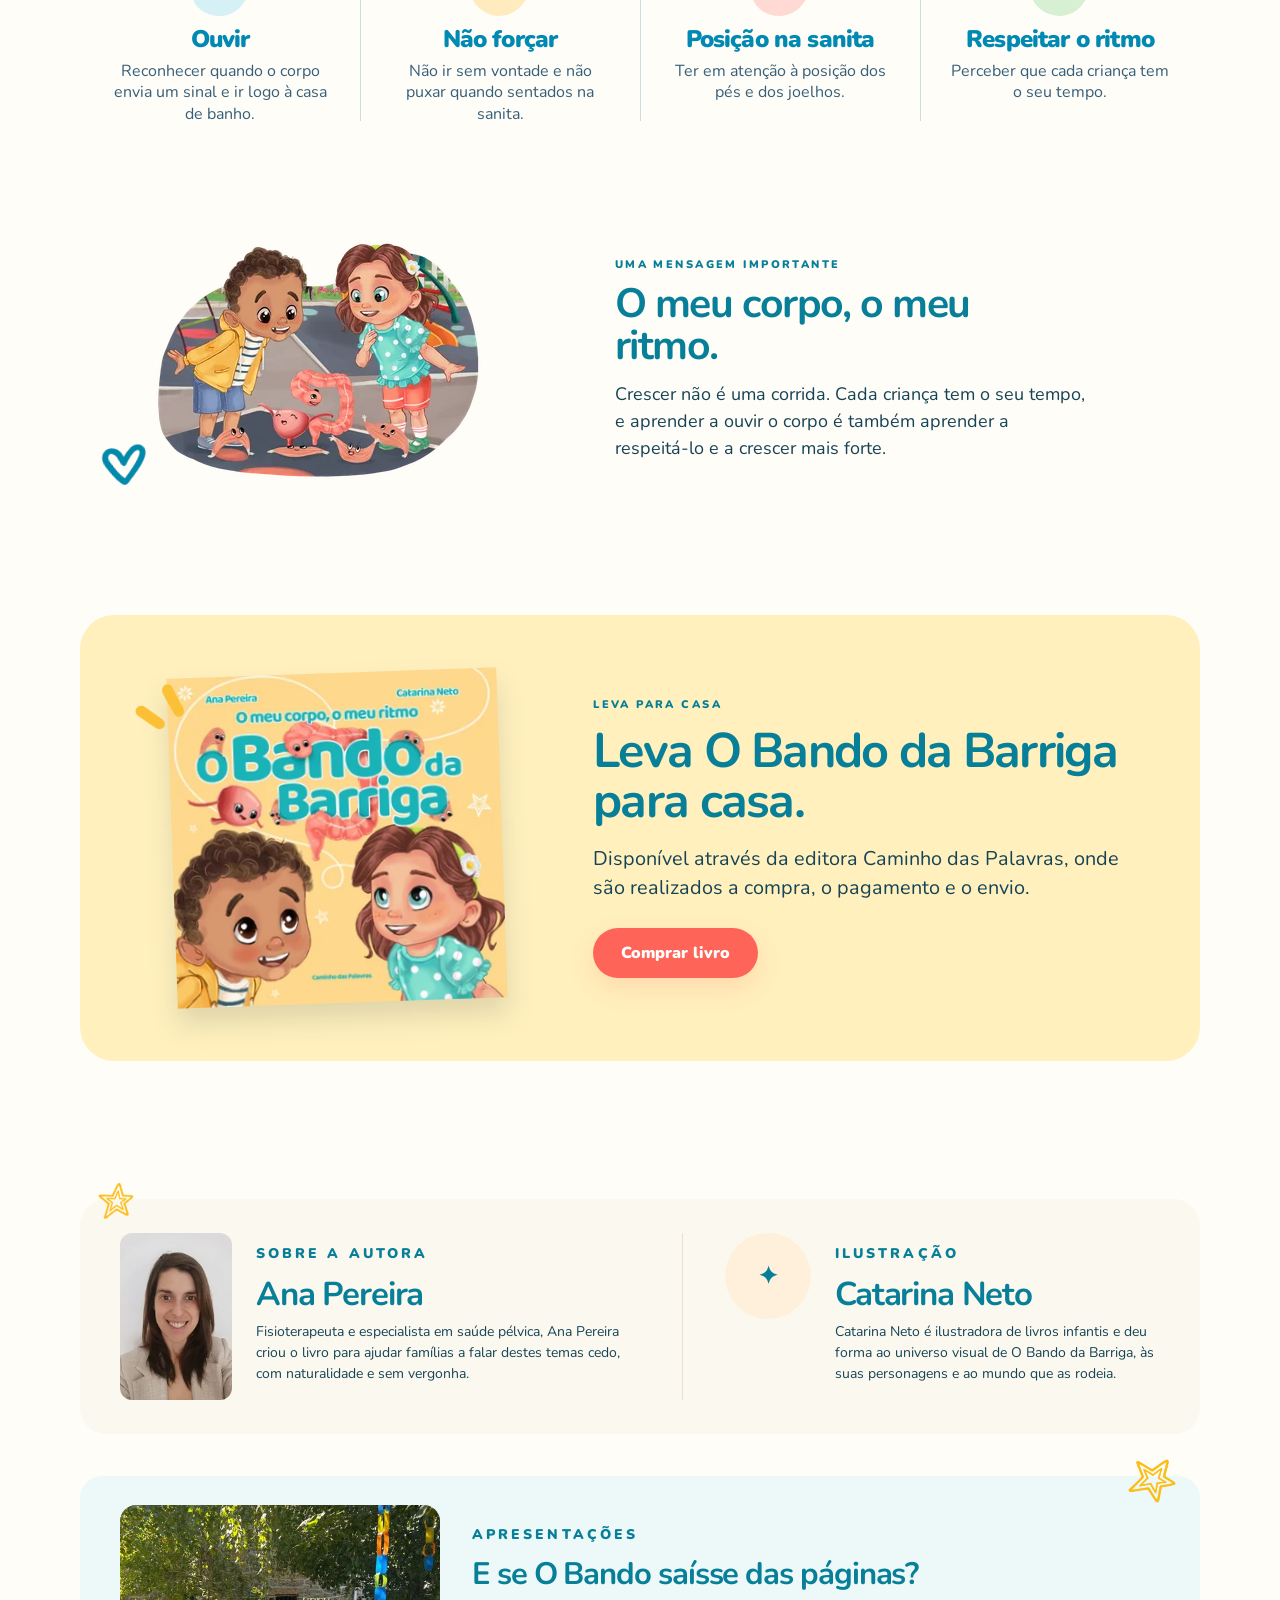
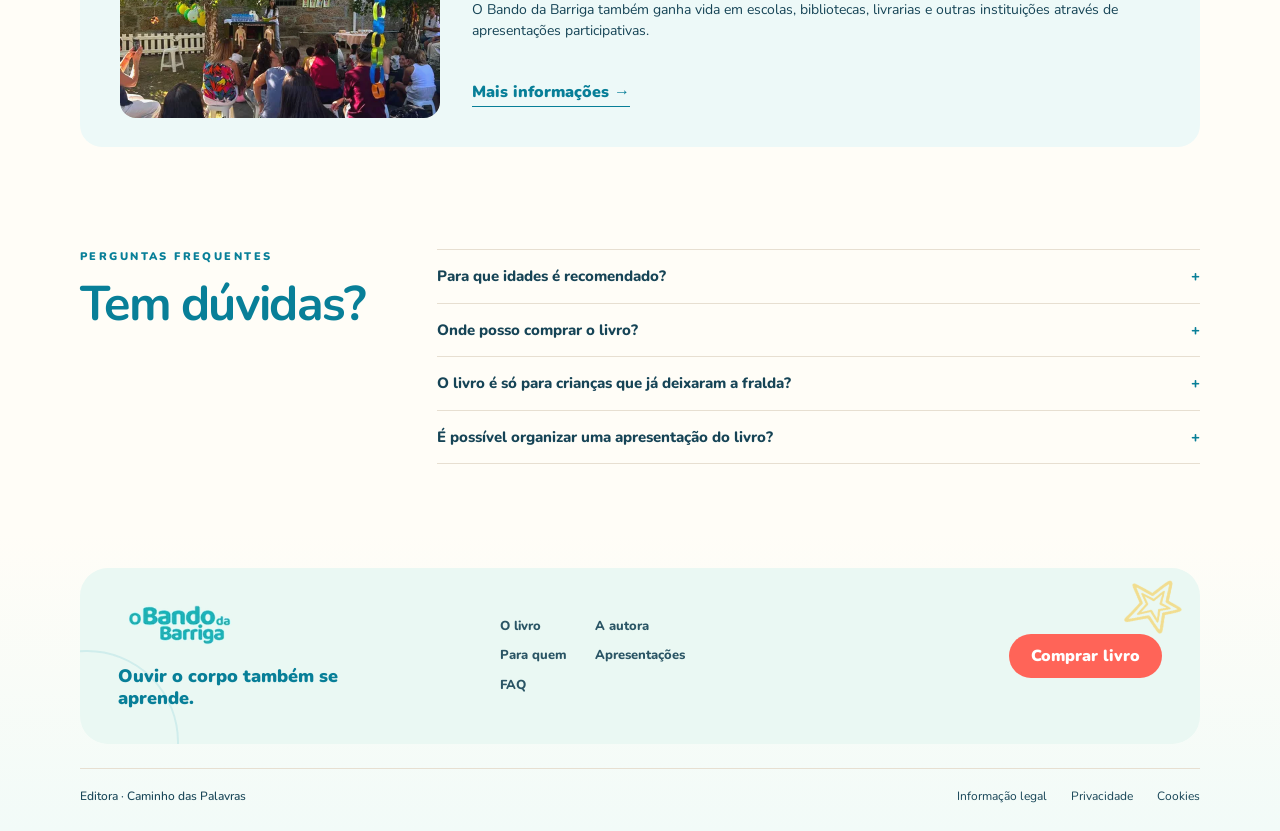
==== commit 85a07c28: "Atualiza mensagem sobre o ritmo de cada criança" ====
--- a/index.html
+++ b/index.html
@@ -92,7 +92,7 @@
       <div class="rhythm-copy">
         <p class="eyebrow">Uma mensagem importante</p>
         <h2>O meu corpo, o meu ritmo.</h2>
-        <p class="body-large">Crescer não é uma corrida. Cada criança tem o seu tempo, e aprender a ouvir o corpo é também aprender a respeitá-lo.</p>
+        <p class="body-large">Crescer não é uma corrida. Cada criança tem o seu tempo, e aprender a ouvir o corpo é também aprender a respeitá-lo e a crescer mais forte.</p>
       </div>
     </div>
   </section>
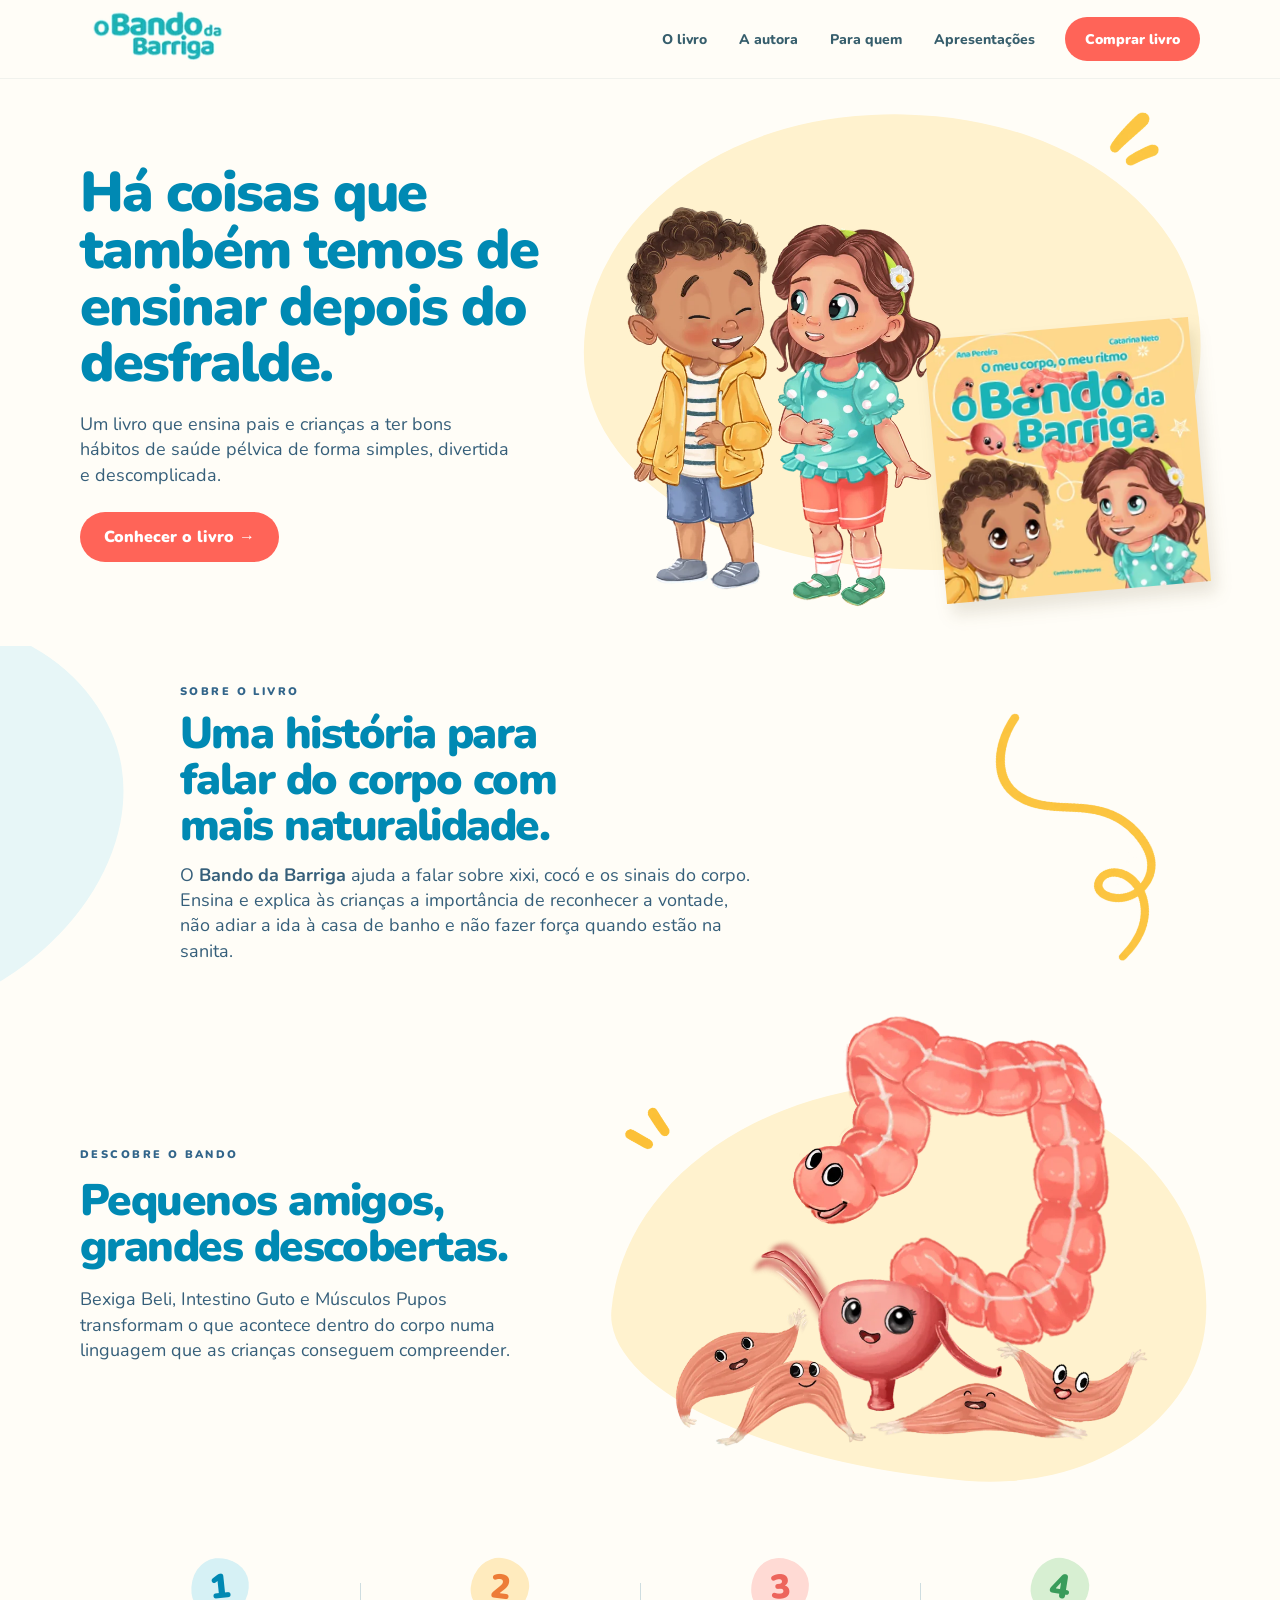
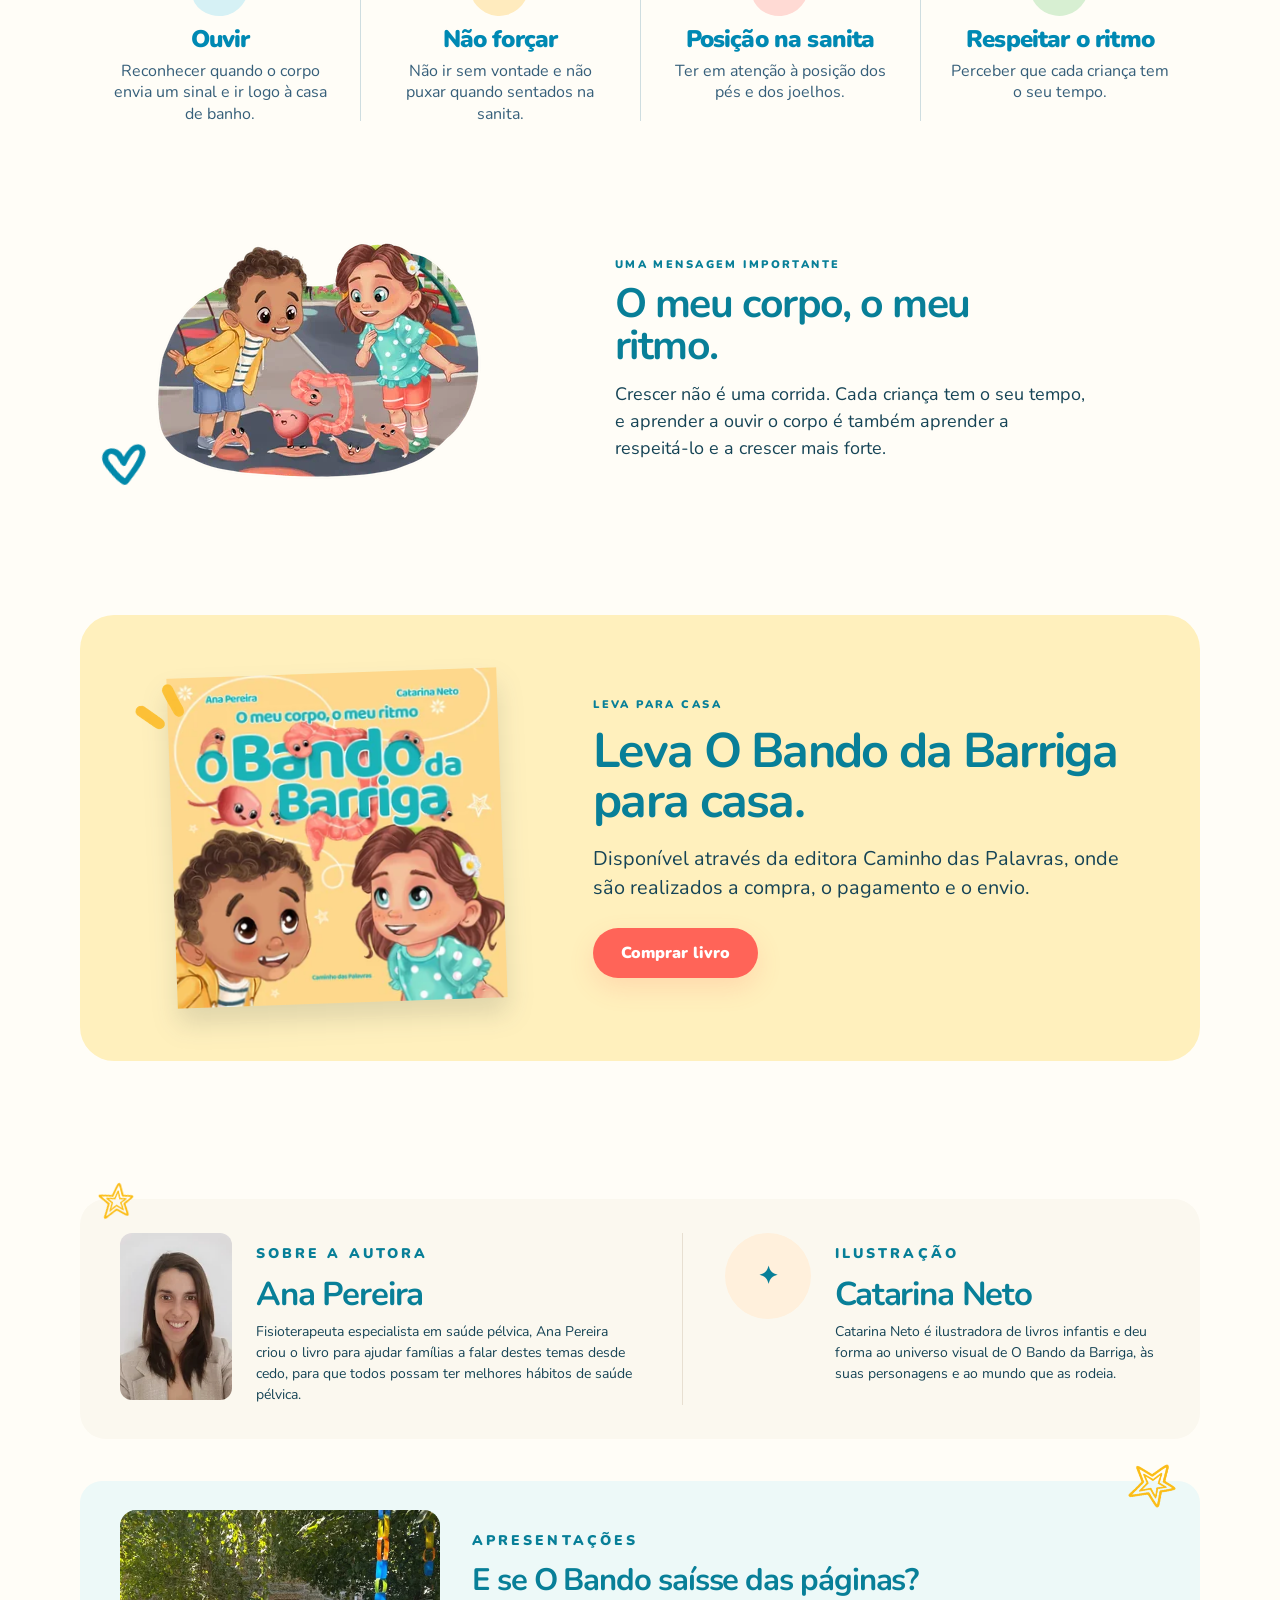
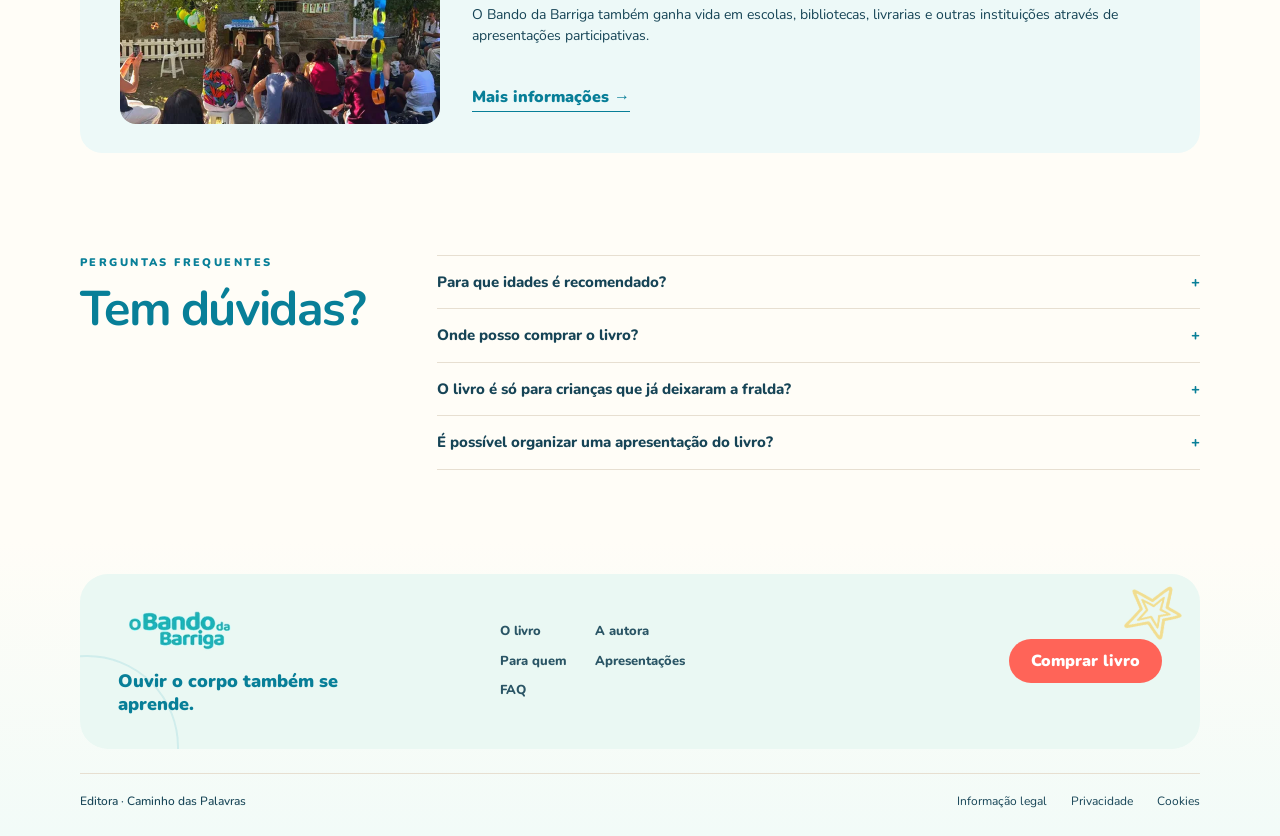
==== commit bdd9ed28: "Atualiza descrição da autora" ====
--- a/index.html
+++ b/index.html
@@ -118,7 +118,7 @@
         <div>
           <p class="eyebrow">Sobre a autora</p>
           <h2>Ana Pereira</h2>
-          <p>Fisioterapeuta e especialista em saúde pélvica, Ana Pereira criou o livro para ajudar famílias a falar destes temas cedo, com naturalidade e sem vergonha.</p>
+          <p>Fisioterapeuta especialista em saúde pélvica, Ana Pereira criou o livro para ajudar famílias a falar destes temas desde cedo, para que todos possam ter melhores hábitos de saúde pélvica.</p>
         </div>
       </article>
       <article class="credit-block illustrator">
